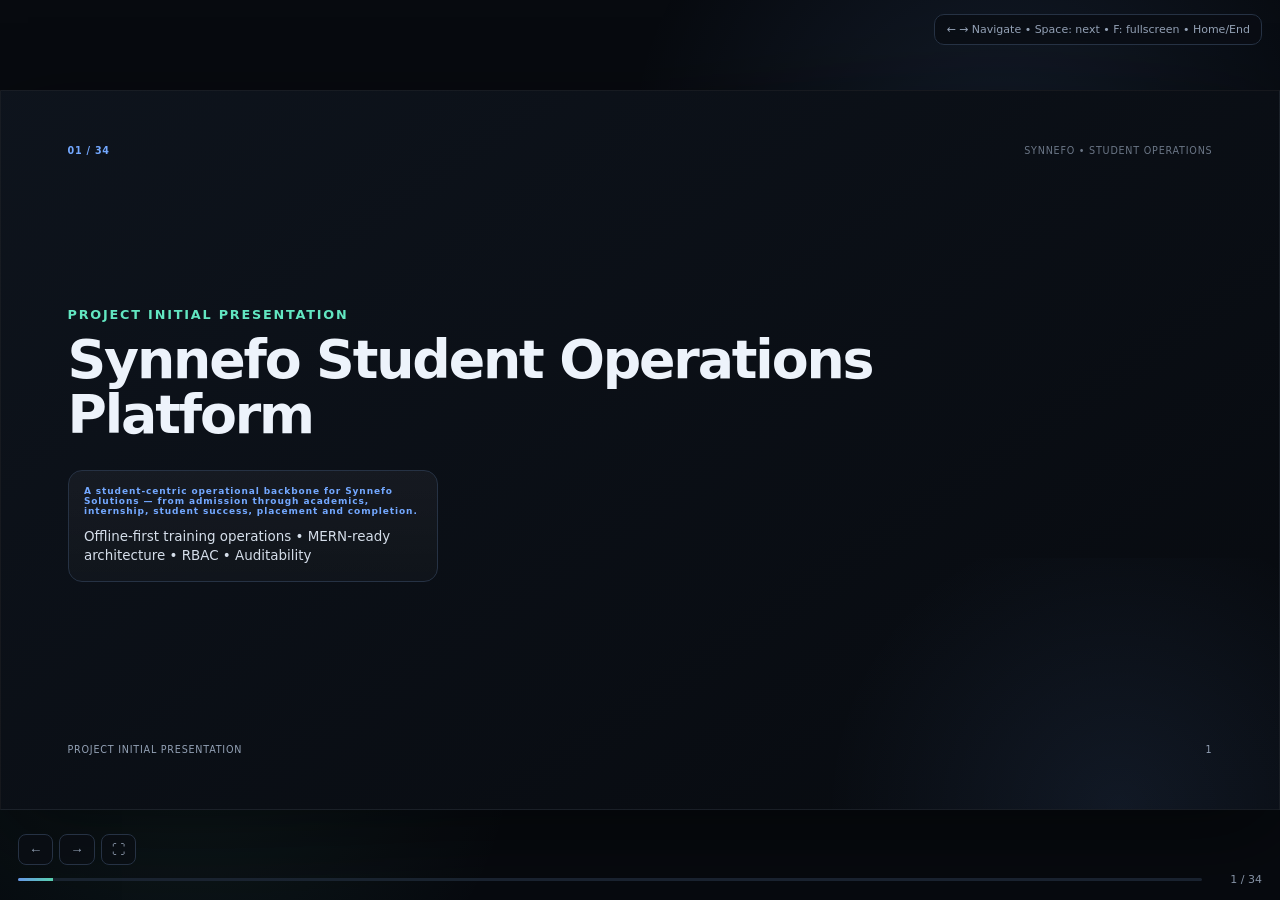
==== synnefo_project_presentation.html @ 10ded2f5 "presentation layout" ====
<!doctype html><html lang="en"><head><meta charset="utf-8"><meta name="viewport" content="width=device-width,initial-scale=1,viewport-fit=cover"><meta name="theme-color" content="#070a0f"><meta name="description" content="Synnefo Student Operations Platform project presentation"><title>Synnefo Student Operations Platform — Project Presentation</title><style>*{box-sizing:border-box}html,body{margin:0;width:100%;height:100%;overflow:hidden;background:#070a0f;color:#edf3fb;font-family:Inter,system-ui,-apple-system,"Segoe UI",sans-serif}body:before{content:"";position:fixed;inset:0;pointer-events:none;background:radial-gradient(circle at 78% 18%,rgba(115,168,255,.11),transparent 30%),radial-gradient(circle at 15% 82%,rgba(98,230,193,.07),transparent 25%)}#deck{position:fixed;inset:0;display:grid;place-items:center}.slide{position:absolute;width:min(100vw,177.7778vh);height:min(100vh,56.25vw);max-width:1920px;max-height:1080px;padding:4.2% 5.2%;display:flex;flex-direction:column;opacity:0;transform:translateX(28px) scale(.985);pointer-events:none;transition:opacity .28s,transform .28s;background:linear-gradient(145deg,rgba(14,20,29,.985),rgba(7,10,15,.985));border:1px solid rgba(255,255,255,.06);box-shadow:0 24px 80px rgba(0,0,0,.45);overflow:hidden}.slide.active{opacity:1;transform:none;pointer-events:auto}.slide:after{content:"";position:absolute;right:-15%;bottom:-35%;width:55%;height:70%;background:radial-gradient(circle,rgba(115,168,255,.09),transparent 68%);pointer-events:none}.slide-top,.slide-footer{display:flex;justify-content:space-between;align-items:center;font-size:clamp(9px,.75vw,13px);color:#93a1b5;letter-spacing:.08em;text-transform:uppercase;z-index:2}.eyebrow{color:#73a8ff;font-weight:800}.domain{opacity:.7}.slide-main{position:relative;z-index:2;flex:1;display:flex;flex-direction:column;justify-content:center;min-height:0}.kicker{font-size:clamp(10px,1vw,17px);color:#62e6c1;font-weight:800;letter-spacing:.14em;text-transform:uppercase;margin-bottom:1.2vh}h1{font-size:clamp(30px,4.2vw,76px);line-height:1.02;margin:0 0 3vh;letter-spacing:-.04em;max-width:92%}.cards{display:grid;grid-template-columns:repeat(3,minmax(0,1fr));gap:1.15vw;max-height:58%;overflow:auto;padding-right:.3vw}.card{background:linear-gradient(180deg,rgba(255,255,255,.045),rgba(255,255,255,.018));border:1px solid #263244;border-radius:14px;padding:1.2vw;min-width:0}.card.wide{grid-column:span 2}.card p{margin:.55rem 0 0;color:#d5deea;font-size:clamp(11px,1.05vw,18px);line-height:1.45}.tag{display:inline-block;color:#73a8ff;font-size:clamp(9px,.7vw,12px);font-weight:900;letter-spacing:.1em}.hero-copy{font-size:clamp(20px,2.15vw,38px);line-height:1.35;max-width:86%;color:#dbe5f2}.slide-footer{padding-top:1.2vh}#hud{position:fixed;left:18px;right:18px;bottom:14px;z-index:30;display:flex;align-items:center;gap:12px;opacity:.9}#progress{height:3px;flex:1;background:#1c2634;border-radius:10px;overflow:hidden}#bar{height:100%;width:0;background:linear-gradient(90deg,#73a8ff,#62e6c1);transition:width .25s}#counter{font-size:11px;color:#93a1b5;min-width:48px;text-align:right}#help{position:fixed;top:14px;right:18px;z-index:40;background:rgba(10,14,20,.85);border:1px solid #263244;padding:8px 11px;border-radius:10px;color:#93a1b5;font-size:11px;backdrop-filter:blur(10px)}#controls{position:fixed;left:18px;bottom:35px;z-index:40;display:flex;gap:6px}.ctrl{border:1px solid #263244;background:rgba(10,14,20,.8);padding:7px 10px;border-radius:8px;color:#93a1b5;cursor:pointer}.ctrl:hover{color:#edf3fb;border-color:#40516b}@media(max-width:800px){.slide{padding:5.5% 6%}.cards{grid-template-columns:repeat(2,minmax(0,1fr));max-height:61%}.card.wide{grid-column:span 2}}@media(max-width:520px){h1{font-size:28px;margin-bottom:2vh}.cards{grid-template-columns:1fr;max-height:64%;gap:8px}.card.wide{grid-column:auto}.card{padding:12px}.card p{font-size:12px}.hero-copy{font-size:17px;max-width:100%}.domain{display:none}}@media print{body{overflow:visible;background:#fff}#hud,#help,#controls{display:none}.slide{position:relative;opacity:1;transform:none;page-break-after:always;box-shadow:none;width:100vw;height:56.25vw}}</style></head><body><div id="deck"><section class="slide" aria-label="Slide 1: Synnefo Student Operations Platform"><div class="slide-top"><span class="eyebrow">01 / 34</span><span class="domain">SYNNEFO • STUDENT OPERATIONS</span></div><div class="slide-main"><div class="kicker">Project Initial Presentation</div><h1>Synnefo Student Operations Platform</h1><div class="cards"><article class="card"><span class="tag">A student-centric operational backbone for Synnefo Solutions — from admission through academics, internship, student success, placement and completion.</span><p>Offline-first training operations • MERN-ready architecture • RBAC • Auditability</p></article></div></div><div class="slide-footer"><span>Project Initial Presentation</span><span>1</span></div></section><section class="slide" aria-label="Slide 2: Why Synnefo Needs This"><div class="slide-top"><span class="eyebrow">02 / 34</span><span class="domain">SYNNEFO • STUDENT OPERATIONS</span></div><div class="slide-main"><div class="kicker">The problem &amp; opportunity</div><h1>Why Synnefo Needs This</h1><div class="cards"><article class="card"><span class="tag">Synnefo’s operation spans student records, batches, academic sessions, attendance, assessments, internship work, placement preparation, finance, communication and documents. The platform connects these workflows without turning the product into an LMS.</span><p>Single longitudinal student record • Historical records survive batch/program changes • Role-specific operational workspaces • Automated notifications + traceable actions</p></article></div></div><div class="slide-footer"><span>Project Initial Presentation</span><span>2</span></div></section><section class="slide" aria-label="Slide 3: Product Vision"><div class="slide-top"><span class="eyebrow">03 / 34</span><span class="domain">SYNNEFO • STUDENT OPERATIONS</span></div><div class="slide-main"><div class="kicker">One connected student journey</div><h1>Product Vision</h1><div class="cards"><article class="card"><span class="tag">The system records what actually happened to the student. Current batch, program, faculty or operational status is context — not the owner of history.</span><p>Admission → Academic Training → Internship → Student Success → Placement → Completion • Preserve history • avoid silent overwrites • make important changes auditable</p></article></div></div><div class="slide-footer"><span>Project Initial Presentation</span><span>3</span></div></section><section class="slide" aria-label="Slide 4: What The Platform Is — And Is Not"><div class="slide-top"><span class="eyebrow">04 / 34</span><span class="domain">SYNNEFO • STUDENT OPERATIONS</span></div><div class="slide-main"><div class="kicker">Clear product boundary</div><h1>What The Platform Is — And Is Not</h1><div class="cards"><article class="card"><span class="tag">IN SCOPE</span><p>Student Operations • Academic Operations • Internship Tasks • Student Success • Placement • Finance • Communication • Documents • T&amp;C • Reports • Permissions • Audit</p></article><article class="card"><span class="tag">NOT AN LMS</span><p>No online course marketplace, video-learning platform, live classroom or content-authoring platform</p></article><article class="card"><span class="tag">NOT HRMS / PROJECT MANAGEMENT</span><p>Employee management remains elsewhere; internship work is handled as assignments/tasks rather than a separate project-management product</p></article></div></div><div class="slide-footer"><span>Project Initial Presentation</span><span>4</span></div></section><section class="slide" aria-label="Slide 5: Core Modules"><div class="slide-top"><span class="eyebrow">05 / 34</span><span class="domain">SYNNEFO • STUDENT OPERATIONS</span></div><div class="slide-main"><div class="kicker">A modular domain architecture</div><h1>Core Modules</h1><div class="cards"><article class="card"><span class="tag">Identity &amp; Students</span><p>Student 360 • admissions • profile • documents</p></article><article class="card"><span class="tag">Enrollment &amp; Batches</span><p>Programs • curriculum • batches • transfers • history</p></article><article class="card"><span class="tag">Academic Operations</span><p>Sessions • attendance • assessments • presentations</p></article><article class="card"><span class="tag">Internship</span><p>Tasks • submissions • reviews • resubmissions</p></article><article class="card"><span class="tag">Student Success &amp; Placement</span><p>Follow-ups • resumes • placement sessions • language • mock interviews</p></article><article class="card"><span class="tag">Finance &amp; Operations</span><p>Fees • installments • payments • receipts • T&amp;C • notifications</p></article></div></div><div class="slide-footer"><span>Project Initial Presentation</span><span>5</span></div></section><section class="slide" aria-label="Slide 6: Role Model"><div class="slide-top"><span class="eyebrow">06 / 34</span><span class="domain">SYNNEFO • STUDENT OPERATIONS</span></div><div class="slide-main"><div class="kicker">Who uses the platform?</div><h1>Role Model</h1><div class="cards"><article class="card"><span class="tag">SUPER ADMIN</span><p>Everything; sensitive overrides; permissions; configuration; audit</p></article><article class="card"><span class="tag">ADMIN</span><p>Programs, students, admissions, batches, documents, T&amp;C and broad administration</p></article><article class="card"><span class="tag">VIEW-ONLY ADMIN</span><p>Read-only access to permitted operational information; no mutation</p></article><article class="card"><span class="tag">ACCOUNTS MANAGER</span><p>Fee structure, payment plans, payments, receipts, outstanding balances and financial reporting</p></article><article class="card"><span class="tag">FEE COLLECTOR</span><p>Fee collection, payment entry, receipts and payment history; cannot delete/update controlled fee data</p></article><article class="card"><span class="tag">STUDENT SUCCESS HEAD</span><p>Student 360, follow-ups, issues, interventions, placement operations and student communication</p></article></div></div><div class="slide-footer"><span>Project Initial Presentation</span><span>6</span></div></section><section class="slide" aria-label="Slide 7: Academic &amp; Placement Roles"><div class="slide-top"><span class="eyebrow">07 / 34</span><span class="domain">SYNNEFO • STUDENT OPERATIONS</span></div><div class="slide-main"><div class="kicker">Operational responsibilities</div><h1>Academic &amp; Placement Roles</h1><div class="cards"><article class="card"><span class="tag">PLACEMENT OFFICER</span><p>Placement profile, resumes, sessions, mock interviews, placement activities and outcomes; relevant academic data view-only</p></article><article class="card"><span class="tag">STUDENT COORDINATOR</span><p>Student/batch operations, attendance monitoring, timetable, lab allocation, announcements, issues and academic/placement monitoring</p></article><article class="card"><span class="tag">FACULTY</span><p>Assigned students/batches, timetable, attendance, assignments, assessments, presentations and academic progress</p></article><article class="card"><span class="tag">STUDENT</span><p>Own records only; submit tasks, reply/resubmit work, manage permitted resumes, raise grievances, submit feedback and acknowledge policies</p></article></div></div><div class="slide-footer"><span>Project Initial Presentation</span><span>7</span></div></section><section class="slide" aria-label="Slide 8: Permission Architecture"><div class="slide-top"><span class="eyebrow">08 / 34</span><span class="domain">SYNNEFO • STUDENT OPERATIONS</span></div><div class="slide-main"><div class="kicker">Permissions are configurable, not hard-coded to roles</div><h1>Permission Architecture</h1><div class="cards"><article class="card"><span class="tag">SUPER ADMIN</span><p>can create / edit / remove permissions and assign them to roles</p></article><article class="card"><span class="tag">Permission</span><p>Resource + action + scope</p></article><article class="card"><span class="tag">Example</span><p>attendance.view → self / assigned_batches / all</p></article><article class="card"><span class="tag">Example</span><p>assessment.edit → assigned_batches</p></article><article class="card"><span class="tag">Example</span><p>fees.edit → finance_users</p></article><article class="card"><span class="tag">Design rule</span><p>Least privilege + scope + explicit sensitive-data controls</p></article></div></div><div class="slide-footer"><span>Project Initial Presentation</span><span>8</span></div></section><section class="slide" aria-label="Slide 9: Access Control Matrix"><div class="slide-top"><span class="eyebrow">09 / 34</span><span class="domain">SYNNEFO • STUDENT OPERATIONS</span></div><div class="slide-main"><div class="kicker">Role → capability → scope</div><h1>Access Control Matrix</h1><div class="cards"><article class="card"><span class="tag">Super Admin</span><p>Full system + permission management + sensitive overrides</p></article><article class="card"><span class="tag">Admin</span><p>Administrative operations + programs/batches/student records</p></article><article class="card"><span class="tag">View-only Admin</span><p>Read-only permitted domains</p></article><article class="card"><span class="tag">Accounts Manager</span><p>Finance management + financial reports</p></article><article class="card"><span class="tag">Fee Collector</span><p>Operational fee collection; restricted mutation</p></article><article class="card"><span class="tag">Student Success Head</span><p>Student success + placement operations</p></article><article class="card"><span class="tag">Placement Officer</span><p>Placement domain + relevant academic view</p></article><article class="card"><span class="tag">Student Coordinator</span><p>Student/batch/academic operations</p></article><article class="card"><span class="tag">Faculty</span><p>Assigned academic scope</p></article><article class="card"><span class="tag">Student</span><p>Self only</p></article></div></div><div class="slide-footer"><span>Project Initial Presentation</span><span>9</span></div></section><section class="slide" aria-label="Slide 10: Student 360"><div class="slide-top"><span class="eyebrow">10 / 34</span><span class="domain">SYNNEFO • STUDENT OPERATIONS</span></div><div class="slide-main"><div class="kicker">The central operational view</div><h1>Student 360</h1><div class="cards"><article class="card"><span class="tag">PROFILE</span><p>Identity • contact • academic qualification • status</p></article><article class="card"><span class="tag">ACADEMIC</span><p>Current program/batch • attendance • assessments • presentations • assignments</p></article><article class="card"><span class="tag">SUCCESS / PLACEMENT</span><p>Sessions • language • training • mock interviews • resumes • skills</p></article><article class="card"><span class="tag">FINANCE / RECORDS</span><p>Fees • documents • T&amp;C • notifications</p></article><article class="card"><span class="tag">IMPORTANT</span><p>Students should see underlying progress and actionable metrics — not prominent compliance labels such as “Placement Eligible”.</p></article></div></div><div class="slide-footer"><span>Project Initial Presentation</span><span>10</span></div></section><section class="slide" aria-label="Slide 11: Academic Workflow"><div class="slide-top"><span class="eyebrow">11 / 34</span><span class="domain">SYNNEFO • STUDENT OPERATIONS</span></div><div class="slide-main"><div class="kicker">From batch to actual classroom event</div><h1>Academic Workflow</h1><div class="cards"><article class="card"><span class="tag">PROGRAM</span><p>Program-specific curriculum</p></article><article class="card"><span class="tag">BATCH</span><p>Operational grouping; may contain students from different programs</p></article><article class="card"><span class="tag">SESSION</span><p>One actual class/session with its batch, curriculum item, trainer and room context</p></article><article class="card"><span class="tag">ATTENDANCE</span><p>Student + actual session record</p></article><article class="card"><span class="tag">ASSESSMENTS</span><p>One configurable assessment concept: module, practical, final, 6-monthly, etc.</p></article><article class="card"><span class="tag">PRESENTATIONS</span><p>Academic-owned schedule, evaluation and re-attempt history</p></article></div></div><div class="slide-footer"><span>Project Initial Presentation</span><span>11</span></div></section><section class="slide" aria-label="Slide 12: History Is Sacred"><div class="slide-top"><span class="eyebrow">12 / 34</span><span class="domain">SYNNEFO • STUDENT OPERATIONS</span></div><div class="slide-main"><div class="kicker">Batch &amp; program changes do not rewrite the past</div><h1>History Is Sacred</h1><div class="cards"><article class="card"><span class="tag">BATCH TRANSFER</span><p>Batch A ends → Batch B begins → future sessions use B → historical A records remain</p></article><article class="card"><span class="tag">PROGRAM TRANSFER</span><p>Previous enrollment preserved → new enrollment created → new batch assigned → previous work reviewed</p></article><article class="card"><span class="tag">NO AUTOMATIC EQUIVALENCY</span><p>Same-named curriculum items across programs are not automatically equivalent</p></article><article class="card"><span class="tag">ARCHITECTURAL RULE</span><p>Current state is context; historical events remain permanent records</p></article></div></div><div class="slide-footer"><span>Project Initial Presentation</span><span>12</span></div></section><section class="slide" aria-label="Slide 13: Internship Assignments"><div class="slide-top"><span class="eyebrow">13 / 34</span><span class="domain">SYNNEFO • STUDENT OPERATIONS</span></div><div class="slide-main"><div class="kicker">One flexible task concept</div><h1>Internship Assignments</h1><div class="cards"><article class="card"><span class="tag">TASK TYPES</span><p>Regular Task • Project • Practical • Assessment • Other</p></article><article class="card"><span class="tag">WORKFLOW</span><p>Not Started → In Progress → Submitted → Under Review → Approved</p></article><article class="card"><span class="tag">CHANGE LOOP</span><p>Changes Requested → Student Update → Resubmitted → Under Review</p></article><article class="card"><span class="tag">HISTORY</span><p>Feedback is conversational and previous remarks are preserved; deadline state is independent: Upcoming / Due Today / Overdue</p></article><article class="card"><span class="tag">SCALE</span><p>~50 tasks per student are records, not 50 hard-coded fields</p></article></div></div><div class="slide-footer"><span>Project Initial Presentation</span><span>13</span></div></section><section class="slide" aria-label="Slide 14: Student Success &amp; Placement"><div class="slide-top"><span class="eyebrow">14 / 34</span><span class="domain">SYNNEFO • STUDENT OPERATIONS</span></div><div class="slide-main"><div class="kicker">Preparation is a workflow, not a label</div><h1>Student Success &amp; Placement</h1><div class="cards"><article class="card"><span class="tag">PLACEMENT PROFILE</span><p>Skills • target role • relocation • LinkedIn • GitHub • portfolio • resumes</p></article><article class="card"><span class="tag">RESUME</span><p>Maximum 5 • versions • review history • primary designation</p></article><article class="card"><span class="tag">PLACEMENT SESSIONS</span><p>Arranged • attended • not attended • rescheduled</p></article><article class="card"><span class="tag">LANGUAGE</span><p>Assessment → pass/fail/reschedule → optional additional training → reassessment</p></article><article class="card"><span class="tag">MOCK INTERVIEWS</span><p>Schedule → attendance → evaluation → feedback → follow-up</p></article><article class="card"><span class="tag">SUCCESS</span><p>Follow-ups • calls • concerns • interventions • action items</p></article></div></div><div class="slide-footer"><span>Project Initial Presentation</span><span>14</span></div></section><section class="slide" aria-label="Slide 15: Finance"><div class="slide-top"><span class="eyebrow">15 / 34</span><span class="domain">SYNNEFO • STUDENT OPERATIONS</span></div><div class="slide-main"><div class="kicker">Controlled financial operations</div><h1>Finance</h1><div class="cards"><article class="card"><span class="tag">FEE STRUCTURE</span><p>Program fee • admission/registration fee • GST • discount • scholarship • final payable</p></article><article class="card"><span class="tag">PAYMENT PLAN</span><p>Full • installments • EMI • custom schedules</p></article><article class="card"><span class="tag">PAYMENTS</span><p>Amount • date • method • transaction/reference • receipt • status</p></article><article class="card"><span class="tag">CONTROL</span><p>Accounts Manager controls fee structure and restricted changes; Fee Collector handles operational collection</p></article><article class="card"><span class="tag">NOTIFICATIONS</span><p>Upcoming • due • overdue • receipt • failed-payment notifications</p></article></div></div><div class="slide-footer"><span>Project Initial Presentation</span><span>15</span></div></section><section class="slide" aria-label="Slide 16: Communication, Documents &amp; Policies"><div class="slide-top"><span class="eyebrow">16 / 34</span><span class="domain">SYNNEFO • STUDENT OPERATIONS</span></div><div class="slide-main"><div class="kicker">Keep operational context visible</div><h1>Communication, Documents &amp; Policies</h1><div class="cards"><article class="card"><span class="tag">NOTIFICATIONS</span><p>Email + in-platform centre for attendance, assignments, assessments, placement, fees, timetable and announcements</p></article><article class="card"><span class="tag">ANNOUNCEMENTS</span><p>Institute • program • batch • selected students</p></article><article class="card"><span class="tag">DOCUMENTS</span><p>Admission • ID • certificates • resumes • other required documents</p></article><article class="card"><span class="tag">T&amp;C</span><p>Published versions • effective dates • acknowledgement • accepted version • timestamp • history</p></article><article class="card"><span class="tag">CERTIFICATES</span><p>Program completion • internship • workshop • participation</p></article></div></div><div class="slide-footer"><span>Project Initial Presentation</span><span>16</span></div></section><section class="slide" aria-label="Slide 17: Audit Everything Important"><div class="slide-top"><span class="eyebrow">17 / 34</span><span class="domain">SYNNEFO • STUDENT OPERATIONS</span></div><div class="slide-main"><div class="kicker">Every meaningful mutation leaves evidence</div><h1>Audit Everything Important</h1><div class="cards"><article class="card"><span class="tag">AUDIT EVENTS</span><p>Actor • action • resource • timestamp • context/result</p></article><article class="card"><span class="tag">AUDIT SCOPE</span><p>Attendance corrections • results • fees • payments • batch/program changes • student status • placement status • T&amp;C • deadline changes • resume review • profile changes • user/permission changes</p></article><article class="card"><span class="tag">RULE</span><p>Audit is event-level; important changes must never disappear silently</p></article><article class="card"><span class="tag">WHY</span><p>Accountability • debugging • compliance • dispute resolution • operational trust</p></article></div></div><div class="slide-footer"><span>Project Initial Presentation</span><span>17</span></div></section><section class="slide" aria-label="Slide 18: Simple UI Layer"><div class="slide-top"><span class="eyebrow">18 / 34</span><span class="domain">SYNNEFO • STUDENT OPERATIONS</span></div><div class="slide-main"><div class="kicker">Role-based workspaces over shared domains</div><h1>Simple UI Layer</h1><div class="cards"><article class="card"><span class="tag">GLOBAL SHELL</span><p>Sidebar • search • notifications • profile • role-aware navigation</p></article><article class="card"><span class="tag">DASHBOARD</span><p>KPI cards • pending actions • alerts • upcoming sessions • follow-ups</p></article><article class="card"><span class="tag">STUDENT 360</span><p>Contextual tabs: Overview / Academic / Internship / Placement / Finance / Documents / Audit (permission controlled)</p></article><article class="card"><span class="tag">WORKSPACES</span><p>Academics • Finance • Student Success • Placement • Administration</p></article><article class="card"><span class="tag">UI RULE</span><p>Hide unavailable actions; never rely on UI hiding alone — backend permission checks remain authoritative</p></article></div></div><div class="slide-footer"><span>Project Initial Presentation</span><span>18</span></div></section><section class="slide" aria-label="Slide 19: System Architecture"><div class="slide-top"><span class="eyebrow">19 / 34</span><span class="domain">SYNNEFO • STUDENT OPERATIONS</span></div><div class="slide-main"><div class="kicker">MERN with modular domain boundaries</div><h1>System Architecture</h1><div class="cards"><article class="card"><span class="tag">FRONTEND</span><p>React + reusable components + role-aware routing + API client</p></article><article class="card"><span class="tag">BACKEND</span><p>Node.js + Express • routes → controllers → services → data access • validation • centralized errors</p></article><article class="card"><span class="tag">DATABASE</span><p>MongoDB • normalized references • indexes • historical records</p></article><article class="card"><span class="tag">CROSS-CUTTING</span><p>Authentication • RBAC • audit • notifications • file storage • integrations</p></article><article class="card"><span class="tag">INTEGRATION READY</span><p>Email • RFID/biometric • payment provider • identity provider • object storage • future ERP/finance</p></article></div></div><div class="slide-footer"><span>Project Initial Presentation</span><span>19</span></div></section><section class="slide" aria-label="Slide 20: Recommended Repository Structure"><div class="slide-top"><span class="eyebrow">20 / 34</span><span class="domain">SYNNEFO • STUDENT OPERATIONS</span></div><div class="slide-main"><div class="kicker">Make the code understandable to the next developer</div><h1>Recommended Repository Structure</h1><div class="cards"><article class="card"><span class="tag">apps/web</span><p>React application</p></article><article class="card"><span class="tag">apps/api</span><p>Express application</p></article><article class="card"><span class="tag">src/modules</span><p>Domain modules: students, enrollment, academics, attendance, finance, placement, etc.</p></article><article class="card"><span class="tag">src/shared</span><p>Auth • errors • validation • logging • permissions • utilities</p></article><article class="card"><span class="tag">docs</span><p>Architecture • API • RBAC • workflows • decisions • onboarding</p></article><article class="card"><span class="tag">tests</span><p>Unit • integration • API • critical workflow tests</p></article><article class="card"><span class="tag">RULE</span><p>Keep domain logic inside modules; avoid a giant controllers/ or utils/ dumping ground</p></article></div></div><div class="slide-footer"><span>Project Initial Presentation</span><span>20</span></div></section><section class="slide" aria-label="Slide 21: Naming &amp; Code Standards"><div class="slide-top"><span class="eyebrow">21 / 34</span><span class="domain">SYNNEFO • STUDENT OPERATIONS</span></div><div class="slide-main"><div class="kicker">Consistency prevents friction</div><h1>Naming &amp; Code Standards</h1><div class="cards"><article class="card"><span class="tag">FILES</span><p>Use predictable names; group by feature/domain</p></article><article class="card"><span class="tag">VARIABLES</span><p>Descriptive camelCase; avoid ambiguous abbreviations</p></article><article class="card"><span class="tag">API</span><p>Resource-oriented URLs; consistent plural resources and status/error formats</p></article><article class="card"><span class="tag">DATABASE</span><p>Stable collection/field naming; explicit references; indexes documented</p></article><article class="card"><span class="tag">COMPONENTS</span><p>PascalCase for React components; feature-based organization</p></article><article class="card"><span class="tag">CONSTANTS</span><p>UPPER_SNAKE_CASE only for true constants/config keys</p></article><article class="card"><span class="tag">COMMENT RULE</span><p>Explain why, not what; document non-obvious business rules</p></article></div></div><div class="slide-footer"><span>Project Initial Presentation</span><span>21</span></div></section><section class="slide" aria-label="Slide 22: Git Workflow"><div class="slide-top"><span class="eyebrow">22 / 34</span><span class="domain">SYNNEFO • STUDENT OPERATIONS</span></div><div class="slide-main"><div class="kicker">Two developers, one reliable history</div><h1>Git Workflow</h1><div class="cards"><article class="card"><span class="tag">BRANCHES</span><p>main = production-ready • develop/integration = shared integration • feature/* = focused work</p></article><article class="card"><span class="tag">COMMITS</span><p>Conventional style: feat:, fix:, refactor:, docs:, test:, chore:</p></article><article class="card"><span class="tag">PULL REQUESTS</span><p>Small PRs • description • screenshots for UI • tests • migration notes • reviewer approval</p></article><article class="card"><span class="tag">PROTECTION</span><p>No direct pushes to main • CI checks • required review</p></article><article class="card"><span class="tag">SYNC</span><p>Pull/rebase before work; resolve conflicts early; never commit secrets</p></article></div></div><div class="slide-footer"><span>Project Initial Presentation</span><span>22</span></div></section><section class="slide" aria-label="Slide 23: Documentation Strategy"><div class="slide-top"><span class="eyebrow">23 / 34</span><span class="domain">SYNNEFO • STUDENT OPERATIONS</span></div><div class="slide-main"><div class="kicker">The project should teach itself</div><h1>Documentation Strategy</h1><div class="cards"><article class="card"><span class="tag">README</span><p>What it is • setup • environment • scripts • architecture links</p></article><article class="card"><span class="tag">ARCHITECTURE</span><p>Domain map • data relationships • request flow • authentication • permission model</p></article><article class="card"><span class="tag">API DOCUMENTATION</span><p>OpenAPI/Swagger • request/response examples • auth requirements • error codes</p></article><article class="card"><span class="tag">RBAC DOCUMENT</span><p>Permission catalogue + role mapping + scope rules</p></article><article class="card"><span class="tag">WORKFLOW DOCS</span><p>Batch transfer • program transfer • attendance correction • assignment review • resume review • finance controls</p></article><article class="card"><span class="tag">DECISION LOG</span><p>Record important architectural/business decisions and why they were made</p></article></div></div><div class="slide-footer"><span>Project Initial Presentation</span><span>23</span></div></section><section class="slide" aria-label="Slide 24: Testing &amp; Quality Gates"><div class="slide-top"><span class="eyebrow">24 / 34</span><span class="domain">SYNNEFO • STUDENT OPERATIONS</span></div><div class="slide-main"><div class="kicker">Protect the workflows that matter</div><h1>Testing &amp; Quality Gates</h1><div class="cards"><article class="card"><span class="tag">UNIT</span><p>Services • permission checks • validation • business rules</p></article><article class="card"><span class="tag">INTEGRATION</span><p>API + database + authorization</p></article><article class="card"><span class="tag">WORKFLOW / E2E</span><p>Login → role access → key domain workflows</p></article><article class="card"><span class="tag">REGRESSION</span><p>Every fixed critical bug gets a regression test where practical</p></article><article class="card"><span class="tag">CI GATES</span><p>Lint • type checks • tests • build • dependency/security checks</p></article><article class="card"><span class="tag">RELEASE</span><p>Staging verification → backup/rollback plan → production</p></article></div></div><div class="slide-footer"><span>Project Initial Presentation</span><span>24</span></div></section><section class="slide" aria-label="Slide 25: Security Baseline"><div class="slide-top"><span class="eyebrow">25 / 34</span><span class="domain">SYNNEFO • STUDENT OPERATIONS</span></div><div class="slide-main"><div class="kicker">Backend authorization is the source of truth</div><h1>Security Baseline</h1><div class="cards"><article class="card"><span class="tag">AUTHENTICATION</span><p>One authentication system for students and staff</p></article><article class="card"><span class="tag">AUTHORIZATION</span><p>RBAC + scope enforced server-side</p></article><article class="card"><span class="tag">SENSITIVE DATA</span><p>Finance, disciplinary/internal notes and protected student information are permission controlled</p></article><article class="card"><span class="tag">SECRETS</span><p>Environment variables / secret manager; never commit credentials</p></article><article class="card"><span class="tag">FILES</span><p>Use restricted object storage and temporary signed URLs when applicable</p></article><article class="card"><span class="tag">AUDIT</span><p>Permission/user changes and sensitive operations are logged</p></article></div></div><div class="slide-footer"><span>Project Initial Presentation</span><span>25</span></div></section><section class="slide" aria-label="Slide 26: Systematic Sprint Plan"><div class="slide-top"><span class="eyebrow">26 / 34</span><span class="domain">SYNNEFO • STUDENT OPERATIONS</span></div><div class="slide-main"><div class="kicker">Build the control plane first</div><h1>Systematic Sprint Plan</h1><div class="cards"><article class="card"><span class="tag">SPRINT 1 — FOUNDATION + SUPER ADMIN</span><p>Auth • users • staff/student identity • roles • permissions • permission assignment UI • audit foundation • app shell</p></article><article class="card"><span class="tag">SPRINT 2 — ADMIN CONTROL PLANE</span><p>Programs • curriculum configuration • batches • configurable master data • admin dashboards • audit completion</p></article><article class="card"><span class="tag">SPRINT 3 — STUDENT &amp; ENROLLMENT</span><p>Student 360 • admissions • enrollments • batch assignment/transfers • history</p></article><article class="card"><span class="tag">SPRINT 4 — ACADEMIC CORE</span><p>Sessions • timetable • faculty assignments • attendance • corrections • assessments • presentations</p></article><article class="card"><span class="tag">SPRINT 5 — INTERNSHIP</span><p>Assignments • submissions • reviews • feedback threads • deadlines • internship tracking</p></article></div></div><div class="slide-footer"><span>Project Initial Presentation</span><span>26</span></div></section><section class="slide" aria-label="Slide 27: Sprint Plan — Operations"><div class="slide-top"><span class="eyebrow">27 / 34</span><span class="domain">SYNNEFO • STUDENT OPERATIONS</span></div><div class="slide-main"><div class="kicker">Continue domain-by-domain</div><h1>Sprint Plan — Operations</h1><div class="cards"><article class="card"><span class="tag">SPRINT 6 — STUDENT SUCCESS</span><p>Follow-ups • issues • interventions • feedback • communication</p></article><article class="card"><span class="tag">SPRINT 7 — PLACEMENT</span><p>Placement profile • resumes • placement sessions • language assessment/training • mock interviews</p></article><article class="card"><span class="tag">SPRINT 8 — FINANCE</span><p>Fee structures • plans • installments • payments • receipts • outstanding • finance notifications</p></article><article class="card"><span class="tag">SPRINT 9 — DOCUMENTS &amp; POLICIES</span><p>Documents • T&amp;C • acknowledgements • certificates • announcements</p></article><article class="card"><span class="tag">SPRINT 10 — REPORTING &amp; INTEGRATIONS</span><p>Operational reports • analytics • email integration • attendance/device integration readiness • payment integration readiness</p></article></div></div><div class="slide-footer"><span>Project Initial Presentation</span><span>27</span></div></section><section class="slide" aria-label="Slide 28: Sprint Definition of Done"><div class="slide-top"><span class="eyebrow">28 / 34</span><span class="domain">SYNNEFO • STUDENT OPERATIONS</span></div><div class="slide-main"><div class="kicker">Every sprint should leave a usable system</div><h1>Sprint Definition of Done</h1><div class="cards"><article class="card"><span class="tag">FEATURE COMPLETE</span><p>UI + API + validation + authorization + audit where applicable</p></article><article class="card"><span class="tag">DATA SAFE</span><p>Indexes/constraints/reference rules considered; no historical data overwritten</p></article><article class="card"><span class="tag">TESTED</span><p>Unit/integration tests for critical business rules; regression coverage</p></article><article class="card"><span class="tag">DOCUMENTED</span><p>API + workflow + non-obvious decisions updated</p></article><article class="card"><span class="tag">REVIEWED</span><p>PR reviewed and CI passes</p></article><article class="card"><span class="tag">DEMOABLE</span><p>A stakeholder can understand and exercise the completed workflow</p></article></div></div><div class="slide-footer"><span>Project Initial Presentation</span><span>28</span></div></section><section class="slide" aria-label="Slide 29: Operational Safeguards"><div class="slide-top"><span class="eyebrow">29 / 34</span><span class="domain">SYNNEFO • STUDENT OPERATIONS</span></div><div class="slide-main"><div class="kicker">Things easy to forget — but important</div><h1>Operational Safeguards</h1><div class="cards"><article class="card"><span class="tag">SOFT DELETE / ARCHIVE</span><p>Programs and other historical master data should not be hard-deleted where the specification requires history</p></article><article class="card"><span class="tag">CONCURRENCY</span><p>Protect payments, transfers, permission edits and other sensitive mutations from conflicting updates</p></article><article class="card"><span class="tag">VALIDATION</span><p>Validate both client-side for UX and server-side for correctness</p></article><article class="card"><span class="tag">OBSERVABILITY</span><p>Structured logs, error tracking, health checks and request correlation</p></article><article class="card"><span class="tag">BACKUPS</span><p>Database backup/restore procedure and recovery expectations should be documented</p></article><article class="card"><span class="tag">DATA RETENTION</span><p>Define retention/access rules for sensitive records and uploaded documents</p></article></div></div><div class="slide-footer"><span>Project Initial Presentation</span><span>29</span></div></section><section class="slide" aria-label="Slide 30: Things To Confirm Before Development"><div class="slide-top"><span class="eyebrow">30 / 34</span><span class="domain">SYNNEFO • STUDENT OPERATIONS</span></div><div class="slide-main"><div class="kicker">Open decisions surfaced by the specification</div><h1>Things To Confirm Before Development</h1><div class="cards"><article class="card"><span class="tag">ROLE NAMING</span><p>The specification includes Head of Academics, Senior/Junior Faculty and Language Trainer; confirm whether these remain distinct roles alongside your requested simplified role list</p></article><article class="card"><span class="tag">PROGRAM CHANGE</span><p>The source supports program changes; confirm business approval rules and effective dates</p></article><article class="card"><span class="tag">FEE CONTROL</span><p>Confirm exact fields/actions Fee Collector can perform vs Accounts Manager</p></article><article class="card"><span class="tag">FILE STORAGE</span><p>Confirm object storage provider and signed-URL policy</p></article><article class="card"><span class="tag">NOTIFICATION PROVIDER</span><p>Confirm email provider, template ownership and delivery/retry policy</p></article><article class="card"><span class="tag">REPORTING</span><p>Confirm which reports need export, scheduling or dashboard KPIs</p></article></div></div><div class="slide-footer"><span>Project Initial Presentation</span><span>30</span></div></section><section class="slide" aria-label="Slide 31: Delivery Roadmap"><div class="slide-top"><span class="eyebrow">31 / 34</span><span class="domain">SYNNEFO • STUDENT OPERATIONS</span></div><div class="slide-main"><div class="kicker">A controlled path from foundation to rollout</div><h1>Delivery Roadmap</h1><div class="cards"><article class="card"><span class="tag">FOUNDATION</span><p>Security • RBAC • audit • shell • documentation standards</p></article><article class="card"><span class="tag">CORE OPERATIONS</span><p>Students • programs • batches • academics • attendance</p></article><article class="card"><span class="tag">STUDENT JOURNEY</span><p>Internship • student success • placement</p></article><article class="card"><span class="tag">BUSINESS OPERATIONS</span><p>Finance • documents • T&amp;C • certificates</p></article><article class="card"><span class="tag">HARDENING</span><p>Reports • integrations • testing • observability • deployment</p></article><article class="card"><span class="tag">FUTURE</span><p>Advanced analytics • equivalency • progression models • additional integrations</p></article></div></div><div class="slide-footer"><span>Project Initial Presentation</span><span>31</span></div></section><section class="slide" aria-label="Slide 32: Final Architecture Principles"><div class="slide-top"><span class="eyebrow">32 / 34</span><span class="domain">SYNNEFO • STUDENT OPERATIONS</span></div><div class="slide-main"><div class="kicker">Rules that keep Synnefo maintainable</div><h1>Final Architecture Principles</h1><div class="cards"><article class="card"><span class="tag">01</span><p>Student is the long-lived entity</p></article><article class="card"><span class="tag">02</span><p>History is immutable by default; corrections create traceable events</p></article><article class="card"><span class="tag">03</span><p>Permissions are configurable and scope-aware</p></article><article class="card"><span class="tag">04</span><p>Backend authorization is authoritative</p></article><article class="card"><span class="tag">05</span><p>Domains are modular and independently understandable</p></article><article class="card"><span class="tag">06</span><p>Configuration replaces hard-coded business values</p></article><article class="card"><span class="tag">07</span><p>Every important mutation is auditable</p></article><article class="card"><span class="tag">08</span><p>Documentation and tests ship with features</p></article></div></div><div class="slide-footer"><span>Project Initial Presentation</span><span>32</span></div></section><section class="slide" aria-label="Slide 33: Success Criteria"><div class="slide-top"><span class="eyebrow">33 / 34</span><span class="domain">SYNNEFO • STUDENT OPERATIONS</span></div><div class="slide-main"><div class="kicker">How we know the project is ready</div><h1>Success Criteria</h1><div class="cards"><article class="card"><span class="tag">Operational</span><p>Teams can manage the student journey without spreadsheets or disconnected workflows</p></article><article class="card"><span class="tag">Secure</span><p>Each user sees and changes only what their permissions allow</p></article><article class="card"><span class="tag">Traceable</span><p>Important changes can be reconstructed from audit events</p></article><article class="card"><span class="tag">Maintainable</span><p>A new developer can run, understand, test and extend the project from the repository documentation</p></article><article class="card"><span class="tag">Scalable</span><p>New programs, batches, roles, permissions, notification templates and integrations can be added without redesigning the core</p></article><article class="card"><span class="tag">Student-centric</span><p>Students have one reliable view of their progress and required actions</p></article></div></div><div class="slide-footer"><span>Project Initial Presentation</span><span>33</span></div></section><section class="slide" aria-label="Slide 34: Closing"><div class="slide-top"><span class="eyebrow">34 / 34</span><span class="domain">SYNNEFO • STUDENT OPERATIONS</span></div><div class="slide-main"><div class="kicker">Synnefo Student Operations Platform</div><h1>Closing</h1><div class="cards"><article class="card"><span class="tag">A connected operational system for the complete student journey — built around history, permissions, accountability and maintainability.</span><p>Admission → Academics → Internship → Student Success → Placement → Completion • Build systematically. Document continuously. Audit what matters.</p></article></div></div><div class="slide-footer"><span>Project Initial Presentation</span><span>34</span></div></section></div><div id="help">← → Navigate • Space: next • F: fullscreen • Home/End</div><div id="controls"><button class="ctrl" id="prev">←</button><button class="ctrl" id="next">→</button><button class="ctrl" id="full">⛶</button></div><div id="hud"><div id="progress"><div id="bar"></div></div><div id="counter">1 / 34</div></div><script>(()=>{const slides=[...document.querySelectorAll('.slide')],bar=document.getElementById('bar'),counter=document.getElementById('counter');let current=0;function show(n,push=true){n=Math.max(0,Math.min(slides.length-1,n));slides[current]?.classList.remove('active');current=n;slides[current].classList.add('active');bar.style.width=((current+1)/slides.length*100)+'%';counter.textContent=(current+1)+' / '+slides.length;if(push)history.replaceState(null,'','#slide-'+(current+1));}function fromHash(){const m=location.hash.match(/slide-(\d+)/);return m?Math.max(0,Math.min(slides.length-1,+m[1]-1)):0}show(fromHash(),false);document.addEventListener('keydown',e=>{if(['INPUT','TEXTAREA','SELECT'].includes(e.target.tagName))return;if(['ArrowRight','PageDown',' ','Enter'].includes(e.key)){e.preventDefault();show(current+1)}else if(['ArrowLeft','PageUp'].includes(e.key)){e.preventDefault();show(current-1)}else if(e.key==='Home'){e.preventDefault();show(0)}else if(e.key==='End'){e.preventDefault();show(slides.length-1)}else if(e.key.toLowerCase()==='f'){e.preventDefault();document.fullscreenElement?document.exitFullscreen():document.documentElement.requestFullscreen?.()}else if(e.key==='Escape'&&document.fullscreenElement)document.exitFullscreen()});document.getElementById('next').onclick=()=>show(current+1);document.getElementById('prev').onclick=()=>show(current-1);document.getElementById('full').onclick=()=>document.fullscreenElement?document.exitFullscreen():document.documentElement.requestFullscreen?.();addEventListener('hashchange',()=>show(fromHash(),false));let sx=0;addEventListener('touchstart',e=>sx=e.changedTouches[0].screenX,{passive:true});addEventListener('touchend',e=>{let dx=e.changedTouches[0].screenX-sx;if(Math.abs(dx)>45)show(current+(dx<0?1:-1))},{passive:true})})()</script></body></html>
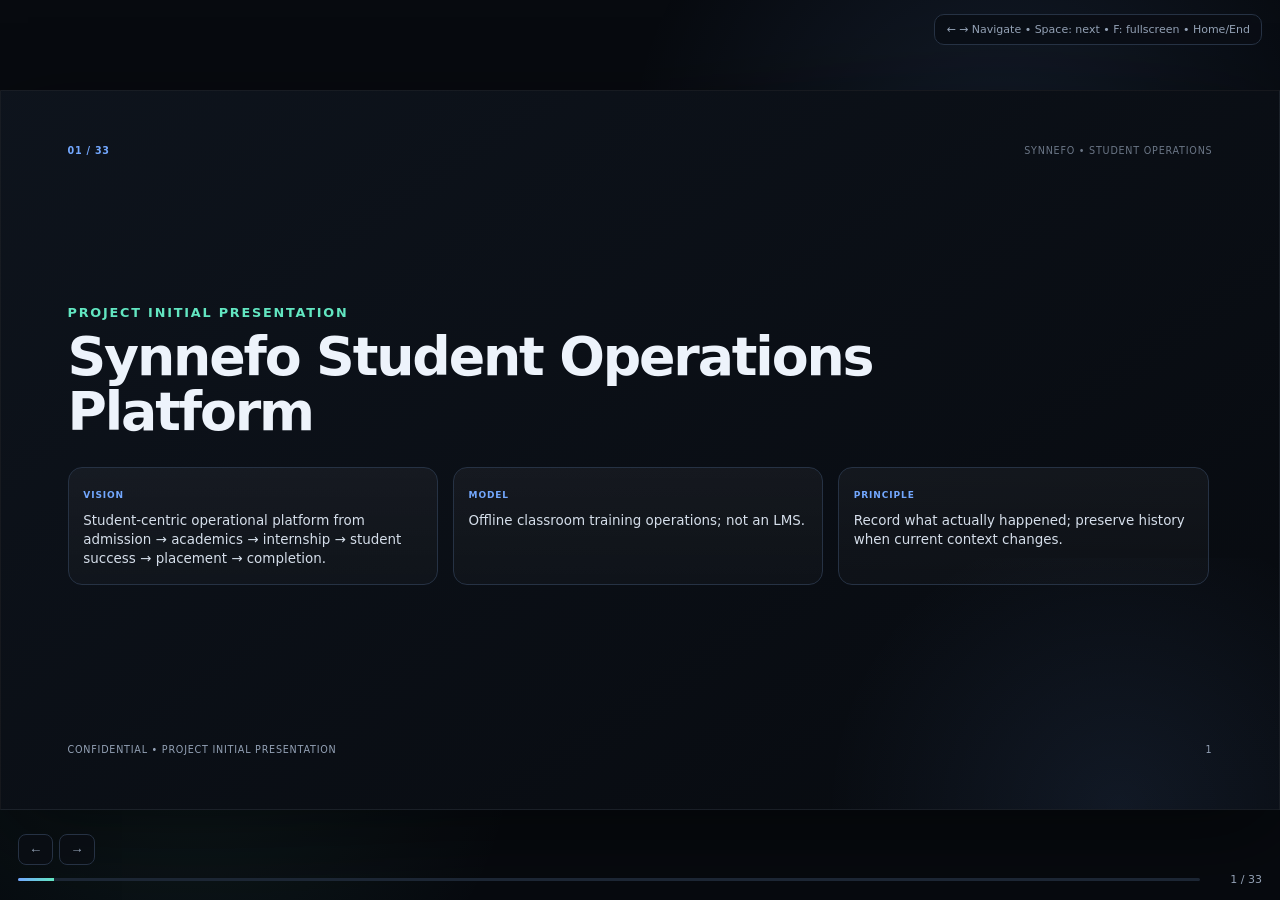
==== commit 148515c1: "presentation edited" ====
--- a/synnefo_project_presentation.html
+++ b/synnefo_project_presentation.html
@@ -1 +1,4 @@
-<!doctype html><html lang="en"><head><meta charset="utf-8"><meta name="viewport" content="width=device-width,initial-scale=1,viewport-fit=cover"><meta name="theme-color" content="#070a0f"><meta name="description" content="Synnefo Student Operations Platform project presentation"><title>Synnefo Student Operations Platform — Project Presentation</title><style>*{box-sizing:border-box}html,body{margin:0;width:100%;height:100%;overflow:hidden;background:#070a0f;color:#edf3fb;font-family:Inter,system-ui,-apple-system,"Segoe UI",sans-serif}body:before{content:"";position:fixed;inset:0;pointer-events:none;background:radial-gradient(circle at 78% 18%,rgba(115,168,255,.11),transparent 30%),radial-gradient(circle at 15% 82%,rgba(98,230,193,.07),transparent 25%)}#deck{position:fixed;inset:0;display:grid;place-items:center}.slide{position:absolute;width:min(100vw,177.7778vh);height:min(100vh,56.25vw);max-width:1920px;max-height:1080px;padding:4.2% 5.2%;display:flex;flex-direction:column;opacity:0;transform:translateX(28px) scale(.985);pointer-events:none;transition:opacity .28s,transform .28s;background:linear-gradient(145deg,rgba(14,20,29,.985),rgba(7,10,15,.985));border:1px solid rgba(255,255,255,.06);box-shadow:0 24px 80px rgba(0,0,0,.45);overflow:hidden}.slide.active{opacity:1;transform:none;pointer-events:auto}.slide:after{content:"";position:absolute;right:-15%;bottom:-35%;width:55%;height:70%;background:radial-gradient(circle,rgba(115,168,255,.09),transparent 68%);pointer-events:none}.slide-top,.slide-footer{display:flex;justify-content:space-between;align-items:center;font-size:clamp(9px,.75vw,13px);color:#93a1b5;letter-spacing:.08em;text-transform:uppercase;z-index:2}.eyebrow{color:#73a8ff;font-weight:800}.domain{opacity:.7}.slide-main{position:relative;z-index:2;flex:1;display:flex;flex-direction:column;justify-content:center;min-height:0}.kicker{font-size:clamp(10px,1vw,17px);color:#62e6c1;font-weight:800;letter-spacing:.14em;text-transform:uppercase;margin-bottom:1.2vh}h1{font-size:clamp(30px,4.2vw,76px);line-height:1.02;margin:0 0 3vh;letter-spacing:-.04em;max-width:92%}.cards{display:grid;grid-template-columns:repeat(3,minmax(0,1fr));gap:1.15vw;max-height:58%;overflow:auto;padding-right:.3vw}.card{background:linear-gradient(180deg,rgba(255,255,255,.045),rgba(255,255,255,.018));border:1px solid #263244;border-radius:14px;padding:1.2vw;min-width:0}.card.wide{grid-column:span 2}.card p{margin:.55rem 0 0;color:#d5deea;font-size:clamp(11px,1.05vw,18px);line-height:1.45}.tag{display:inline-block;color:#73a8ff;font-size:clamp(9px,.7vw,12px);font-weight:900;letter-spacing:.1em}.hero-copy{font-size:clamp(20px,2.15vw,38px);line-height:1.35;max-width:86%;color:#dbe5f2}.slide-footer{padding-top:1.2vh}#hud{position:fixed;left:18px;right:18px;bottom:14px;z-index:30;display:flex;align-items:center;gap:12px;opacity:.9}#progress{height:3px;flex:1;background:#1c2634;border-radius:10px;overflow:hidden}#bar{height:100%;width:0;background:linear-gradient(90deg,#73a8ff,#62e6c1);transition:width .25s}#counter{font-size:11px;color:#93a1b5;min-width:48px;text-align:right}#help{position:fixed;top:14px;right:18px;z-index:40;background:rgba(10,14,20,.85);border:1px solid #263244;padding:8px 11px;border-radius:10px;color:#93a1b5;font-size:11px;backdrop-filter:blur(10px)}#controls{position:fixed;left:18px;bottom:35px;z-index:40;display:flex;gap:6px}.ctrl{border:1px solid #263244;background:rgba(10,14,20,.8);padding:7px 10px;border-radius:8px;color:#93a1b5;cursor:pointer}.ctrl:hover{color:#edf3fb;border-color:#40516b}@media(max-width:800px){.slide{padding:5.5% 6%}.cards{grid-template-columns:repeat(2,minmax(0,1fr));max-height:61%}.card.wide{grid-column:span 2}}@media(max-width:520px){h1{font-size:28px;margin-bottom:2vh}.cards{grid-template-columns:1fr;max-height:64%;gap:8px}.card.wide{grid-column:auto}.card{padding:12px}.card p{font-size:12px}.hero-copy{font-size:17px;max-width:100%}.domain{display:none}}@media print{body{overflow:visible;background:#fff}#hud,#help,#controls{display:none}.slide{position:relative;opacity:1;transform:none;page-break-after:always;box-shadow:none;width:100vw;height:56.25vw}}</style></head><body><div id="deck"><section class="slide" aria-label="Slide 1: Synnefo Student Operations Platform"><div class="slide-top"><span class="eyebrow">01 / 34</span><span class="domain">SYNNEFO • STUDENT OPERATIONS</span></div><div class="slide-main"><div class="kicker">Project Initial Presentation</div><h1>Synnefo Student Operations Platform</h1><div class="cards"><article class="card"><span class="tag">A student-centric operational backbone for Synnefo Solutions — from admission through academics, internship, student success, placement and completion.</span><p>Offline-first training operations • MERN-ready architecture • RBAC • Auditability</p></article></div></div><div class="slide-footer"><span>Project Initial Presentation</span><span>1</span></div></section><section class="slide" aria-label="Slide 2: Why Synnefo Needs This"><div class="slide-top"><span class="eyebrow">02 / 34</span><span class="domain">SYNNEFO • STUDENT OPERATIONS</span></div><div class="slide-main"><div class="kicker">The problem &amp; opportunity</div><h1>Why Synnefo Needs This</h1><div class="cards"><article class="card"><span class="tag">Synnefo’s operation spans student records, batches, academic sessions, attendance, assessments, internship work, placement preparation, finance, communication and documents. The platform connects these workflows without turning the product into an LMS.</span><p>Single longitudinal student record • Historical records survive batch/program changes • Role-specific operational workspaces • Automated notifications + traceable actions</p></article></div></div><div class="slide-footer"><span>Project Initial Presentation</span><span>2</span></div></section><section class="slide" aria-label="Slide 3: Product Vision"><div class="slide-top"><span class="eyebrow">03 / 34</span><span class="domain">SYNNEFO • STUDENT OPERATIONS</span></div><div class="slide-main"><div class="kicker">One connected student journey</div><h1>Product Vision</h1><div class="cards"><article class="card"><span class="tag">The system records what actually happened to the student. Current batch, program, faculty or operational status is context — not the owner of history.</span><p>Admission → Academic Training → Internship → Student Success → Placement → Completion • Preserve history • avoid silent overwrites • make important changes auditable</p></article></div></div><div class="slide-footer"><span>Project Initial Presentation</span><span>3</span></div></section><section class="slide" aria-label="Slide 4: What The Platform Is — And Is Not"><div class="slide-top"><span class="eyebrow">04 / 34</span><span class="domain">SYNNEFO • STUDENT OPERATIONS</span></div><div class="slide-main"><div class="kicker">Clear product boundary</div><h1>What The Platform Is — And Is Not</h1><div class="cards"><article class="card"><span class="tag">IN SCOPE</span><p>Student Operations • Academic Operations • Internship Tasks • Student Success • Placement • Finance • Communication • Documents • T&amp;C • Reports • Permissions • Audit</p></article><article class="card"><span class="tag">NOT AN LMS</span><p>No online course marketplace, video-learning platform, live classroom or content-authoring platform</p></article><article class="card"><span class="tag">NOT HRMS / PROJECT MANAGEMENT</span><p>Employee management remains elsewhere; internship work is handled as assignments/tasks rather than a separate project-management product</p></article></div></div><div class="slide-footer"><span>Project Initial Presentation</span><span>4</span></div></section><section class="slide" aria-label="Slide 5: Core Modules"><div class="slide-top"><span class="eyebrow">05 / 34</span><span class="domain">SYNNEFO • STUDENT OPERATIONS</span></div><div class="slide-main"><div class="kicker">A modular domain architecture</div><h1>Core Modules</h1><div class="cards"><article class="card"><span class="tag">Identity &amp; Students</span><p>Student 360 • admissions • profile • documents</p></article><article class="card"><span class="tag">Enrollment &amp; Batches</span><p>Programs • curriculum • batches • transfers • history</p></article><article class="card"><span class="tag">Academic Operations</span><p>Sessions • attendance • assessments • presentations</p></article><article class="card"><span class="tag">Internship</span><p>Tasks • submissions • reviews • resubmissions</p></article><article class="card"><span class="tag">Student Success &amp; Placement</span><p>Follow-ups • resumes • placement sessions • language • mock interviews</p></article><article class="card"><span class="tag">Finance &amp; Operations</span><p>Fees • installments • payments • receipts • T&amp;C • notifications</p></article></div></div><div class="slide-footer"><span>Project Initial Presentation</span><span>5</span></div></section><section class="slide" aria-label="Slide 6: Role Model"><div class="slide-top"><span class="eyebrow">06 / 34</span><span class="domain">SYNNEFO • STUDENT OPERATIONS</span></div><div class="slide-main"><div class="kicker">Who uses the platform?</div><h1>Role Model</h1><div class="cards"><article class="card"><span class="tag">SUPER ADMIN</span><p>Everything; sensitive overrides; permissions; configuration; audit</p></article><article class="card"><span class="tag">ADMIN</span><p>Programs, students, admissions, batches, documents, T&amp;C and broad administration</p></article><article class="card"><span class="tag">VIEW-ONLY ADMIN</span><p>Read-only access to permitted operational information; no mutation</p></article><article class="card"><span class="tag">ACCOUNTS MANAGER</span><p>Fee structure, payment plans, payments, receipts, outstanding balances and financial reporting</p></article><article class="card"><span class="tag">FEE COLLECTOR</span><p>Fee collection, payment entry, receipts and payment history; cannot delete/update controlled fee data</p></article><article class="card"><span class="tag">STUDENT SUCCESS HEAD</span><p>Student 360, follow-ups, issues, interventions, placement operations and student communication</p></article></div></div><div class="slide-footer"><span>Project Initial Presentation</span><span>6</span></div></section><section class="slide" aria-label="Slide 7: Academic &amp; Placement Roles"><div class="slide-top"><span class="eyebrow">07 / 34</span><span class="domain">SYNNEFO • STUDENT OPERATIONS</span></div><div class="slide-main"><div class="kicker">Operational responsibilities</div><h1>Academic &amp; Placement Roles</h1><div class="cards"><article class="card"><span class="tag">PLACEMENT OFFICER</span><p>Placement profile, resumes, sessions, mock interviews, placement activities and outcomes; relevant academic data view-only</p></article><article class="card"><span class="tag">STUDENT COORDINATOR</span><p>Student/batch operations, attendance monitoring, timetable, lab allocation, announcements, issues and academic/placement monitoring</p></article><article class="card"><span class="tag">FACULTY</span><p>Assigned students/batches, timetable, attendance, assignments, assessments, presentations and academic progress</p></article><article class="card"><span class="tag">STUDENT</span><p>Own records only; submit tasks, reply/resubmit work, manage permitted resumes, raise grievances, submit feedback and acknowledge policies</p></article></div></div><div class="slide-footer"><span>Project Initial Presentation</span><span>7</span></div></section><section class="slide" aria-label="Slide 8: Permission Architecture"><div class="slide-top"><span class="eyebrow">08 / 34</span><span class="domain">SYNNEFO • STUDENT OPERATIONS</span></div><div class="slide-main"><div class="kicker">Permissions are configurable, not hard-coded to roles</div><h1>Permission Architecture</h1><div class="cards"><article class="card"><span class="tag">SUPER ADMIN</span><p>can create / edit / remove permissions and assign them to roles</p></article><article class="card"><span class="tag">Permission</span><p>Resource + action + scope</p></article><article class="card"><span class="tag">Example</span><p>attendance.view → self / assigned_batches / all</p></article><article class="card"><span class="tag">Example</span><p>assessment.edit → assigned_batches</p></article><article class="card"><span class="tag">Example</span><p>fees.edit → finance_users</p></article><article class="card"><span class="tag">Design rule</span><p>Least privilege + scope + explicit sensitive-data controls</p></article></div></div><div class="slide-footer"><span>Project Initial Presentation</span><span>8</span></div></section><section class="slide" aria-label="Slide 9: Access Control Matrix"><div class="slide-top"><span class="eyebrow">09 / 34</span><span class="domain">SYNNEFO • STUDENT OPERATIONS</span></div><div class="slide-main"><div class="kicker">Role → capability → scope</div><h1>Access Control Matrix</h1><div class="cards"><article class="card"><span class="tag">Super Admin</span><p>Full system + permission management + sensitive overrides</p></article><article class="card"><span class="tag">Admin</span><p>Administrative operations + programs/batches/student records</p></article><article class="card"><span class="tag">View-only Admin</span><p>Read-only permitted domains</p></article><article class="card"><span class="tag">Accounts Manager</span><p>Finance management + financial reports</p></article><article class="card"><span class="tag">Fee Collector</span><p>Operational fee collection; restricted mutation</p></article><article class="card"><span class="tag">Student Success Head</span><p>Student success + placement operations</p></article><article class="card"><span class="tag">Placement Officer</span><p>Placement domain + relevant academic view</p></article><article class="card"><span class="tag">Student Coordinator</span><p>Student/batch/academic operations</p></article><article class="card"><span class="tag">Faculty</span><p>Assigned academic scope</p></article><article class="card"><span class="tag">Student</span><p>Self only</p></article></div></div><div class="slide-footer"><span>Project Initial Presentation</span><span>9</span></div></section><section class="slide" aria-label="Slide 10: Student 360"><div class="slide-top"><span class="eyebrow">10 / 34</span><span class="domain">SYNNEFO • STUDENT OPERATIONS</span></div><div class="slide-main"><div class="kicker">The central operational view</div><h1>Student 360</h1><div class="cards"><article class="card"><span class="tag">PROFILE</span><p>Identity • contact • academic qualification • status</p></article><article class="card"><span class="tag">ACADEMIC</span><p>Current program/batch • attendance • assessments • presentations • assignments</p></article><article class="card"><span class="tag">SUCCESS / PLACEMENT</span><p>Sessions • language • training • mock interviews • resumes • skills</p></article><article class="card"><span class="tag">FINANCE / RECORDS</span><p>Fees • documents • T&amp;C • notifications</p></article><article class="card"><span class="tag">IMPORTANT</span><p>Students should see underlying progress and actionable metrics — not prominent compliance labels such as “Placement Eligible”.</p></article></div></div><div class="slide-footer"><span>Project Initial Presentation</span><span>10</span></div></section><section class="slide" aria-label="Slide 11: Academic Workflow"><div class="slide-top"><span class="eyebrow">11 / 34</span><span class="domain">SYNNEFO • STUDENT OPERATIONS</span></div><div class="slide-main"><div class="kicker">From batch to actual classroom event</div><h1>Academic Workflow</h1><div class="cards"><article class="card"><span class="tag">PROGRAM</span><p>Program-specific curriculum</p></article><article class="card"><span class="tag">BATCH</span><p>Operational grouping; may contain students from different programs</p></article><article class="card"><span class="tag">SESSION</span><p>One actual class/session with its batch, curriculum item, trainer and room context</p></article><article class="card"><span class="tag">ATTENDANCE</span><p>Student + actual session record</p></article><article class="card"><span class="tag">ASSESSMENTS</span><p>One configurable assessment concept: module, practical, final, 6-monthly, etc.</p></article><article class="card"><span class="tag">PRESENTATIONS</span><p>Academic-owned schedule, evaluation and re-attempt history</p></article></div></div><div class="slide-footer"><span>Project Initial Presentation</span><span>11</span></div></section><section class="slide" aria-label="Slide 12: History Is Sacred"><div class="slide-top"><span class="eyebrow">12 / 34</span><span class="domain">SYNNEFO • STUDENT OPERATIONS</span></div><div class="slide-main"><div class="kicker">Batch &amp; program changes do not rewrite the past</div><h1>History Is Sacred</h1><div class="cards"><article class="card"><span class="tag">BATCH TRANSFER</span><p>Batch A ends → Batch B begins → future sessions use B → historical A records remain</p></article><article class="card"><span class="tag">PROGRAM TRANSFER</span><p>Previous enrollment preserved → new enrollment created → new batch assigned → previous work reviewed</p></article><article class="card"><span class="tag">NO AUTOMATIC EQUIVALENCY</span><p>Same-named curriculum items across programs are not automatically equivalent</p></article><article class="card"><span class="tag">ARCHITECTURAL RULE</span><p>Current state is context; historical events remain permanent records</p></article></div></div><div class="slide-footer"><span>Project Initial Presentation</span><span>12</span></div></section><section class="slide" aria-label="Slide 13: Internship Assignments"><div class="slide-top"><span class="eyebrow">13 / 34</span><span class="domain">SYNNEFO • STUDENT OPERATIONS</span></div><div class="slide-main"><div class="kicker">One flexible task concept</div><h1>Internship Assignments</h1><div class="cards"><article class="card"><span class="tag">TASK TYPES</span><p>Regular Task • Project • Practical • Assessment • Other</p></article><article class="card"><span class="tag">WORKFLOW</span><p>Not Started → In Progress → Submitted → Under Review → Approved</p></article><article class="card"><span class="tag">CHANGE LOOP</span><p>Changes Requested → Student Update → Resubmitted → Under Review</p></article><article class="card"><span class="tag">HISTORY</span><p>Feedback is conversational and previous remarks are preserved; deadline state is independent: Upcoming / Due Today / Overdue</p></article><article class="card"><span class="tag">SCALE</span><p>~50 tasks per student are records, not 50 hard-coded fields</p></article></div></div><div class="slide-footer"><span>Project Initial Presentation</span><span>13</span></div></section><section class="slide" aria-label="Slide 14: Student Success &amp; Placement"><div class="slide-top"><span class="eyebrow">14 / 34</span><span class="domain">SYNNEFO • STUDENT OPERATIONS</span></div><div class="slide-main"><div class="kicker">Preparation is a workflow, not a label</div><h1>Student Success &amp; Placement</h1><div class="cards"><article class="card"><span class="tag">PLACEMENT PROFILE</span><p>Skills • target role • relocation • LinkedIn • GitHub • portfolio • resumes</p></article><article class="card"><span class="tag">RESUME</span><p>Maximum 5 • versions • review history • primary designation</p></article><article class="card"><span class="tag">PLACEMENT SESSIONS</span><p>Arranged • attended • not attended • rescheduled</p></article><article class="card"><span class="tag">LANGUAGE</span><p>Assessment → pass/fail/reschedule → optional additional training → reassessment</p></article><article class="card"><span class="tag">MOCK INTERVIEWS</span><p>Schedule → attendance → evaluation → feedback → follow-up</p></article><article class="card"><span class="tag">SUCCESS</span><p>Follow-ups • calls • concerns • interventions • action items</p></article></div></div><div class="slide-footer"><span>Project Initial Presentation</span><span>14</span></div></section><section class="slide" aria-label="Slide 15: Finance"><div class="slide-top"><span class="eyebrow">15 / 34</span><span class="domain">SYNNEFO • STUDENT OPERATIONS</span></div><div class="slide-main"><div class="kicker">Controlled financial operations</div><h1>Finance</h1><div class="cards"><article class="card"><span class="tag">FEE STRUCTURE</span><p>Program fee • admission/registration fee • GST • discount • scholarship • final payable</p></article><article class="card"><span class="tag">PAYMENT PLAN</span><p>Full • installments • EMI • custom schedules</p></article><article class="card"><span class="tag">PAYMENTS</span><p>Amount • date • method • transaction/reference • receipt • status</p></article><article class="card"><span class="tag">CONTROL</span><p>Accounts Manager controls fee structure and restricted changes; Fee Collector handles operational collection</p></article><article class="card"><span class="tag">NOTIFICATIONS</span><p>Upcoming • due • overdue • receipt • failed-payment notifications</p></article></div></div><div class="slide-footer"><span>Project Initial Presentation</span><span>15</span></div></section><section class="slide" aria-label="Slide 16: Communication, Documents &amp; Policies"><div class="slide-top"><span class="eyebrow">16 / 34</span><span class="domain">SYNNEFO • STUDENT OPERATIONS</span></div><div class="slide-main"><div class="kicker">Keep operational context visible</div><h1>Communication, Documents &amp; Policies</h1><div class="cards"><article class="card"><span class="tag">NOTIFICATIONS</span><p>Email + in-platform centre for attendance, assignments, assessments, placement, fees, timetable and announcements</p></article><article class="card"><span class="tag">ANNOUNCEMENTS</span><p>Institute • program • batch • selected students</p></article><article class="card"><span class="tag">DOCUMENTS</span><p>Admission • ID • certificates • resumes • other required documents</p></article><article class="card"><span class="tag">T&amp;C</span><p>Published versions • effective dates • acknowledgement • accepted version • timestamp • history</p></article><article class="card"><span class="tag">CERTIFICATES</span><p>Program completion • internship • workshop • participation</p></article></div></div><div class="slide-footer"><span>Project Initial Presentation</span><span>16</span></div></section><section class="slide" aria-label="Slide 17: Audit Everything Important"><div class="slide-top"><span class="eyebrow">17 / 34</span><span class="domain">SYNNEFO • STUDENT OPERATIONS</span></div><div class="slide-main"><div class="kicker">Every meaningful mutation leaves evidence</div><h1>Audit Everything Important</h1><div class="cards"><article class="card"><span class="tag">AUDIT EVENTS</span><p>Actor • action • resource • timestamp • context/result</p></article><article class="card"><span class="tag">AUDIT SCOPE</span><p>Attendance corrections • results • fees • payments • batch/program changes • student status • placement status • T&amp;C • deadline changes • resume review • profile changes • user/permission changes</p></article><article class="card"><span class="tag">RULE</span><p>Audit is event-level; important changes must never disappear silently</p></article><article class="card"><span class="tag">WHY</span><p>Accountability • debugging • compliance • dispute resolution • operational trust</p></article></div></div><div class="slide-footer"><span>Project Initial Presentation</span><span>17</span></div></section><section class="slide" aria-label="Slide 18: Simple UI Layer"><div class="slide-top"><span class="eyebrow">18 / 34</span><span class="domain">SYNNEFO • STUDENT OPERATIONS</span></div><div class="slide-main"><div class="kicker">Role-based workspaces over shared domains</div><h1>Simple UI Layer</h1><div class="cards"><article class="card"><span class="tag">GLOBAL SHELL</span><p>Sidebar • search • notifications • profile • role-aware navigation</p></article><article class="card"><span class="tag">DASHBOARD</span><p>KPI cards • pending actions • alerts • upcoming sessions • follow-ups</p></article><article class="card"><span class="tag">STUDENT 360</span><p>Contextual tabs: Overview / Academic / Internship / Placement / Finance / Documents / Audit (permission controlled)</p></article><article class="card"><span class="tag">WORKSPACES</span><p>Academics • Finance • Student Success • Placement • Administration</p></article><article class="card"><span class="tag">UI RULE</span><p>Hide unavailable actions; never rely on UI hiding alone — backend permission checks remain authoritative</p></article></div></div><div class="slide-footer"><span>Project Initial Presentation</span><span>18</span></div></section><section class="slide" aria-label="Slide 19: System Architecture"><div class="slide-top"><span class="eyebrow">19 / 34</span><span class="domain">SYNNEFO • STUDENT OPERATIONS</span></div><div class="slide-main"><div class="kicker">MERN with modular domain boundaries</div><h1>System Architecture</h1><div class="cards"><article class="card"><span class="tag">FRONTEND</span><p>React + reusable components + role-aware routing + API client</p></article><article class="card"><span class="tag">BACKEND</span><p>Node.js + Express • routes → controllers → services → data access • validation • centralized errors</p></article><article class="card"><span class="tag">DATABASE</span><p>MongoDB • normalized references • indexes • historical records</p></article><article class="card"><span class="tag">CROSS-CUTTING</span><p>Authentication • RBAC • audit • notifications • file storage • integrations</p></article><article class="card"><span class="tag">INTEGRATION READY</span><p>Email • RFID/biometric • payment provider • identity provider • object storage • future ERP/finance</p></article></div></div><div class="slide-footer"><span>Project Initial Presentation</span><span>19</span></div></section><section class="slide" aria-label="Slide 20: Recommended Repository Structure"><div class="slide-top"><span class="eyebrow">20 / 34</span><span class="domain">SYNNEFO • STUDENT OPERATIONS</span></div><div class="slide-main"><div class="kicker">Make the code understandable to the next developer</div><h1>Recommended Repository Structure</h1><div class="cards"><article class="card"><span class="tag">apps/web</span><p>React application</p></article><article class="card"><span class="tag">apps/api</span><p>Express application</p></article><article class="card"><span class="tag">src/modules</span><p>Domain modules: students, enrollment, academics, attendance, finance, placement, etc.</p></article><article class="card"><span class="tag">src/shared</span><p>Auth • errors • validation • logging • permissions • utilities</p></article><article class="card"><span class="tag">docs</span><p>Architecture • API • RBAC • workflows • decisions • onboarding</p></article><article class="card"><span class="tag">tests</span><p>Unit • integration • API • critical workflow tests</p></article><article class="card"><span class="tag">RULE</span><p>Keep domain logic inside modules; avoid a giant controllers/ or utils/ dumping ground</p></article></div></div><div class="slide-footer"><span>Project Initial Presentation</span><span>20</span></div></section><section class="slide" aria-label="Slide 21: Naming &amp; Code Standards"><div class="slide-top"><span class="eyebrow">21 / 34</span><span class="domain">SYNNEFO • STUDENT OPERATIONS</span></div><div class="slide-main"><div class="kicker">Consistency prevents friction</div><h1>Naming &amp; Code Standards</h1><div class="cards"><article class="card"><span class="tag">FILES</span><p>Use predictable names; group by feature/domain</p></article><article class="card"><span class="tag">VARIABLES</span><p>Descriptive camelCase; avoid ambiguous abbreviations</p></article><article class="card"><span class="tag">API</span><p>Resource-oriented URLs; consistent plural resources and status/error formats</p></article><article class="card"><span class="tag">DATABASE</span><p>Stable collection/field naming; explicit references; indexes documented</p></article><article class="card"><span class="tag">COMPONENTS</span><p>PascalCase for React components; feature-based organization</p></article><article class="card"><span class="tag">CONSTANTS</span><p>UPPER_SNAKE_CASE only for true constants/config keys</p></article><article class="card"><span class="tag">COMMENT RULE</span><p>Explain why, not what; document non-obvious business rules</p></article></div></div><div class="slide-footer"><span>Project Initial Presentation</span><span>21</span></div></section><section class="slide" aria-label="Slide 22: Git Workflow"><div class="slide-top"><span class="eyebrow">22 / 34</span><span class="domain">SYNNEFO • STUDENT OPERATIONS</span></div><div class="slide-main"><div class="kicker">Two developers, one reliable history</div><h1>Git Workflow</h1><div class="cards"><article class="card"><span class="tag">BRANCHES</span><p>main = production-ready • develop/integration = shared integration • feature/* = focused work</p></article><article class="card"><span class="tag">COMMITS</span><p>Conventional style: feat:, fix:, refactor:, docs:, test:, chore:</p></article><article class="card"><span class="tag">PULL REQUESTS</span><p>Small PRs • description • screenshots for UI • tests • migration notes • reviewer approval</p></article><article class="card"><span class="tag">PROTECTION</span><p>No direct pushes to main • CI checks • required review</p></article><article class="card"><span class="tag">SYNC</span><p>Pull/rebase before work; resolve conflicts early; never commit secrets</p></article></div></div><div class="slide-footer"><span>Project Initial Presentation</span><span>22</span></div></section><section class="slide" aria-label="Slide 23: Documentation Strategy"><div class="slide-top"><span class="eyebrow">23 / 34</span><span class="domain">SYNNEFO • STUDENT OPERATIONS</span></div><div class="slide-main"><div class="kicker">The project should teach itself</div><h1>Documentation Strategy</h1><div class="cards"><article class="card"><span class="tag">README</span><p>What it is • setup • environment • scripts • architecture links</p></article><article class="card"><span class="tag">ARCHITECTURE</span><p>Domain map • data relationships • request flow • authentication • permission model</p></article><article class="card"><span class="tag">API DOCUMENTATION</span><p>OpenAPI/Swagger • request/response examples • auth requirements • error codes</p></article><article class="card"><span class="tag">RBAC DOCUMENT</span><p>Permission catalogue + role mapping + scope rules</p></article><article class="card"><span class="tag">WORKFLOW DOCS</span><p>Batch transfer • program transfer • attendance correction • assignment review • resume review • finance controls</p></article><article class="card"><span class="tag">DECISION LOG</span><p>Record important architectural/business decisions and why they were made</p></article></div></div><div class="slide-footer"><span>Project Initial Presentation</span><span>23</span></div></section><section class="slide" aria-label="Slide 24: Testing &amp; Quality Gates"><div class="slide-top"><span class="eyebrow">24 / 34</span><span class="domain">SYNNEFO • STUDENT OPERATIONS</span></div><div class="slide-main"><div class="kicker">Protect the workflows that matter</div><h1>Testing &amp; Quality Gates</h1><div class="cards"><article class="card"><span class="tag">UNIT</span><p>Services • permission checks • validation • business rules</p></article><article class="card"><span class="tag">INTEGRATION</span><p>API + database + authorization</p></article><article class="card"><span class="tag">WORKFLOW / E2E</span><p>Login → role access → key domain workflows</p></article><article class="card"><span class="tag">REGRESSION</span><p>Every fixed critical bug gets a regression test where practical</p></article><article class="card"><span class="tag">CI GATES</span><p>Lint • type checks • tests • build • dependency/security checks</p></article><article class="card"><span class="tag">RELEASE</span><p>Staging verification → backup/rollback plan → production</p></article></div></div><div class="slide-footer"><span>Project Initial Presentation</span><span>24</span></div></section><section class="slide" aria-label="Slide 25: Security Baseline"><div class="slide-top"><span class="eyebrow">25 / 34</span><span class="domain">SYNNEFO • STUDENT OPERATIONS</span></div><div class="slide-main"><div class="kicker">Backend authorization is the source of truth</div><h1>Security Baseline</h1><div class="cards"><article class="card"><span class="tag">AUTHENTICATION</span><p>One authentication system for students and staff</p></article><article class="card"><span class="tag">AUTHORIZATION</span><p>RBAC + scope enforced server-side</p></article><article class="card"><span class="tag">SENSITIVE DATA</span><p>Finance, disciplinary/internal notes and protected student information are permission controlled</p></article><article class="card"><span class="tag">SECRETS</span><p>Environment variables / secret manager; never commit credentials</p></article><article class="card"><span class="tag">FILES</span><p>Use restricted object storage and temporary signed URLs when applicable</p></article><article class="card"><span class="tag">AUDIT</span><p>Permission/user changes and sensitive operations are logged</p></article></div></div><div class="slide-footer"><span>Project Initial Presentation</span><span>25</span></div></section><section class="slide" aria-label="Slide 26: Systematic Sprint Plan"><div class="slide-top"><span class="eyebrow">26 / 34</span><span class="domain">SYNNEFO • STUDENT OPERATIONS</span></div><div class="slide-main"><div class="kicker">Build the control plane first</div><h1>Systematic Sprint Plan</h1><div class="cards"><article class="card"><span class="tag">SPRINT 1 — FOUNDATION + SUPER ADMIN</span><p>Auth • users • staff/student identity • roles • permissions • permission assignment UI • audit foundation • app shell</p></article><article class="card"><span class="tag">SPRINT 2 — ADMIN CONTROL PLANE</span><p>Programs • curriculum configuration • batches • configurable master data • admin dashboards • audit completion</p></article><article class="card"><span class="tag">SPRINT 3 — STUDENT &amp; ENROLLMENT</span><p>Student 360 • admissions • enrollments • batch assignment/transfers • history</p></article><article class="card"><span class="tag">SPRINT 4 — ACADEMIC CORE</span><p>Sessions • timetable • faculty assignments • attendance • corrections • assessments • presentations</p></article><article class="card"><span class="tag">SPRINT 5 — INTERNSHIP</span><p>Assignments • submissions • reviews • feedback threads • deadlines • internship tracking</p></article></div></div><div class="slide-footer"><span>Project Initial Presentation</span><span>26</span></div></section><section class="slide" aria-label="Slide 27: Sprint Plan — Operations"><div class="slide-top"><span class="eyebrow">27 / 34</span><span class="domain">SYNNEFO • STUDENT OPERATIONS</span></div><div class="slide-main"><div class="kicker">Continue domain-by-domain</div><h1>Sprint Plan — Operations</h1><div class="cards"><article class="card"><span class="tag">SPRINT 6 — STUDENT SUCCESS</span><p>Follow-ups • issues • interventions • feedback • communication</p></article><article class="card"><span class="tag">SPRINT 7 — PLACEMENT</span><p>Placement profile • resumes • placement sessions • language assessment/training • mock interviews</p></article><article class="card"><span class="tag">SPRINT 8 — FINANCE</span><p>Fee structures • plans • installments • payments • receipts • outstanding • finance notifications</p></article><article class="card"><span class="tag">SPRINT 9 — DOCUMENTS &amp; POLICIES</span><p>Documents • T&amp;C • acknowledgements • certificates • announcements</p></article><article class="card"><span class="tag">SPRINT 10 — REPORTING &amp; INTEGRATIONS</span><p>Operational reports • analytics • email integration • attendance/device integration readiness • payment integration readiness</p></article></div></div><div class="slide-footer"><span>Project Initial Presentation</span><span>27</span></div></section><section class="slide" aria-label="Slide 28: Sprint Definition of Done"><div class="slide-top"><span class="eyebrow">28 / 34</span><span class="domain">SYNNEFO • STUDENT OPERATIONS</span></div><div class="slide-main"><div class="kicker">Every sprint should leave a usable system</div><h1>Sprint Definition of Done</h1><div class="cards"><article class="card"><span class="tag">FEATURE COMPLETE</span><p>UI + API + validation + authorization + audit where applicable</p></article><article class="card"><span class="tag">DATA SAFE</span><p>Indexes/constraints/reference rules considered; no historical data overwritten</p></article><article class="card"><span class="tag">TESTED</span><p>Unit/integration tests for critical business rules; regression coverage</p></article><article class="card"><span class="tag">DOCUMENTED</span><p>API + workflow + non-obvious decisions updated</p></article><article class="card"><span class="tag">REVIEWED</span><p>PR reviewed and CI passes</p></article><article class="card"><span class="tag">DEMOABLE</span><p>A stakeholder can understand and exercise the completed workflow</p></article></div></div><div class="slide-footer"><span>Project Initial Presentation</span><span>28</span></div></section><section class="slide" aria-label="Slide 29: Operational Safeguards"><div class="slide-top"><span class="eyebrow">29 / 34</span><span class="domain">SYNNEFO • STUDENT OPERATIONS</span></div><div class="slide-main"><div class="kicker">Things easy to forget — but important</div><h1>Operational Safeguards</h1><div class="cards"><article class="card"><span class="tag">SOFT DELETE / ARCHIVE</span><p>Programs and other historical master data should not be hard-deleted where the specification requires history</p></article><article class="card"><span class="tag">CONCURRENCY</span><p>Protect payments, transfers, permission edits and other sensitive mutations from conflicting updates</p></article><article class="card"><span class="tag">VALIDATION</span><p>Validate both client-side for UX and server-side for correctness</p></article><article class="card"><span class="tag">OBSERVABILITY</span><p>Structured logs, error tracking, health checks and request correlation</p></article><article class="card"><span class="tag">BACKUPS</span><p>Database backup/restore procedure and recovery expectations should be documented</p></article><article class="card"><span class="tag">DATA RETENTION</span><p>Define retention/access rules for sensitive records and uploaded documents</p></article></div></div><div class="slide-footer"><span>Project Initial Presentation</span><span>29</span></div></section><section class="slide" aria-label="Slide 30: Things To Confirm Before Development"><div class="slide-top"><span class="eyebrow">30 / 34</span><span class="domain">SYNNEFO • STUDENT OPERATIONS</span></div><div class="slide-main"><div class="kicker">Open decisions surfaced by the specification</div><h1>Things To Confirm Before Development</h1><div class="cards"><article class="card"><span class="tag">ROLE NAMING</span><p>The specification includes Head of Academics, Senior/Junior Faculty and Language Trainer; confirm whether these remain distinct roles alongside your requested simplified role list</p></article><article class="card"><span class="tag">PROGRAM CHANGE</span><p>The source supports program changes; confirm business approval rules and effective dates</p></article><article class="card"><span class="tag">FEE CONTROL</span><p>Confirm exact fields/actions Fee Collector can perform vs Accounts Manager</p></article><article class="card"><span class="tag">FILE STORAGE</span><p>Confirm object storage provider and signed-URL policy</p></article><article class="card"><span class="tag">NOTIFICATION PROVIDER</span><p>Confirm email provider, template ownership and delivery/retry policy</p></article><article class="card"><span class="tag">REPORTING</span><p>Confirm which reports need export, scheduling or dashboard KPIs</p></article></div></div><div class="slide-footer"><span>Project Initial Presentation</span><span>30</span></div></section><section class="slide" aria-label="Slide 31: Delivery Roadmap"><div class="slide-top"><span class="eyebrow">31 / 34</span><span class="domain">SYNNEFO • STUDENT OPERATIONS</span></div><div class="slide-main"><div class="kicker">A controlled path from foundation to rollout</div><h1>Delivery Roadmap</h1><div class="cards"><article class="card"><span class="tag">FOUNDATION</span><p>Security • RBAC • audit • shell • documentation standards</p></article><article class="card"><span class="tag">CORE OPERATIONS</span><p>Students • programs • batches • academics • attendance</p></article><article class="card"><span class="tag">STUDENT JOURNEY</span><p>Internship • student success • placement</p></article><article class="card"><span class="tag">BUSINESS OPERATIONS</span><p>Finance • documents • T&amp;C • certificates</p></article><article class="card"><span class="tag">HARDENING</span><p>Reports • integrations • testing • observability • deployment</p></article><article class="card"><span class="tag">FUTURE</span><p>Advanced analytics • equivalency • progression models • additional integrations</p></article></div></div><div class="slide-footer"><span>Project Initial Presentation</span><span>31</span></div></section><section class="slide" aria-label="Slide 32: Final Architecture Principles"><div class="slide-top"><span class="eyebrow">32 / 34</span><span class="domain">SYNNEFO • STUDENT OPERATIONS</span></div><div class="slide-main"><div class="kicker">Rules that keep Synnefo maintainable</div><h1>Final Architecture Principles</h1><div class="cards"><article class="card"><span class="tag">01</span><p>Student is the long-lived entity</p></article><article class="card"><span class="tag">02</span><p>History is immutable by default; corrections create traceable events</p></article><article class="card"><span class="tag">03</span><p>Permissions are configurable and scope-aware</p></article><article class="card"><span class="tag">04</span><p>Backend authorization is authoritative</p></article><article class="card"><span class="tag">05</span><p>Domains are modular and independently understandable</p></article><article class="card"><span class="tag">06</span><p>Configuration replaces hard-coded business values</p></article><article class="card"><span class="tag">07</span><p>Every important mutation is auditable</p></article><article class="card"><span class="tag">08</span><p>Documentation and tests ship with features</p></article></div></div><div class="slide-footer"><span>Project Initial Presentation</span><span>32</span></div></section><section class="slide" aria-label="Slide 33: Success Criteria"><div class="slide-top"><span class="eyebrow">33 / 34</span><span class="domain">SYNNEFO • STUDENT OPERATIONS</span></div><div class="slide-main"><div class="kicker">How we know the project is ready</div><h1>Success Criteria</h1><div class="cards"><article class="card"><span class="tag">Operational</span><p>Teams can manage the student journey without spreadsheets or disconnected workflows</p></article><article class="card"><span class="tag">Secure</span><p>Each user sees and changes only what their permissions allow</p></article><article class="card"><span class="tag">Traceable</span><p>Important changes can be reconstructed from audit events</p></article><article class="card"><span class="tag">Maintainable</span><p>A new developer can run, understand, test and extend the project from the repository documentation</p></article><article class="card"><span class="tag">Scalable</span><p>New programs, batches, roles, permissions, notification templates and integrations can be added without redesigning the core</p></article><article class="card"><span class="tag">Student-centric</span><p>Students have one reliable view of their progress and required actions</p></article></div></div><div class="slide-footer"><span>Project Initial Presentation</span><span>33</span></div></section><section class="slide" aria-label="Slide 34: Closing"><div class="slide-top"><span class="eyebrow">34 / 34</span><span class="domain">SYNNEFO • STUDENT OPERATIONS</span></div><div class="slide-main"><div class="kicker">Synnefo Student Operations Platform</div><h1>Closing</h1><div class="cards"><article class="card"><span class="tag">A connected operational system for the complete student journey — built around history, permissions, accountability and maintainability.</span><p>Admission → Academics → Internship → Student Success → Placement → Completion • Build systematically. Document continuously. Audit what matters.</p></article></div></div><div class="slide-footer"><span>Project Initial Presentation</span><span>34</span></div></section></div><div id="help">← → Navigate • Space: next • F: fullscreen • Home/End</div><div id="controls"><button class="ctrl" id="prev">←</button><button class="ctrl" id="next">→</button><button class="ctrl" id="full">⛶</button></div><div id="hud"><div id="progress"><div id="bar"></div></div><div id="counter">1 / 34</div></div><script>(()=>{const slides=[...document.querySelectorAll('.slide')],bar=document.getElementById('bar'),counter=document.getElementById('counter');let current=0;function show(n,push=true){n=Math.max(0,Math.min(slides.length-1,n));slides[current]?.classList.remove('active');current=n;slides[current].classList.add('active');bar.style.width=((current+1)/slides.length*100)+'%';counter.textContent=(current+1)+' / '+slides.length;if(push)history.replaceState(null,'','#slide-'+(current+1));}function fromHash(){const m=location.hash.match(/slide-(\d+)/);return m?Math.max(0,Math.min(slides.length-1,+m[1]-1)):0}show(fromHash(),false);document.addEventListener('keydown',e=>{if(['INPUT','TEXTAREA','SELECT'].includes(e.target.tagName))return;if(['ArrowRight','PageDown',' ','Enter'].includes(e.key)){e.preventDefault();show(current+1)}else if(['ArrowLeft','PageUp'].includes(e.key)){e.preventDefault();show(current-1)}else if(e.key==='Home'){e.preventDefault();show(0)}else if(e.key==='End'){e.preventDefault();show(slides.length-1)}else if(e.key.toLowerCase()==='f'){e.preventDefault();document.fullscreenElement?document.exitFullscreen():document.documentElement.requestFullscreen?.()}else if(e.key==='Escape'&&document.fullscreenElement)document.exitFullscreen()});document.getElementById('next').onclick=()=>show(current+1);document.getElementById('prev').onclick=()=>show(current-1);document.getElementById('full').onclick=()=>document.fullscreenElement?document.exitFullscreen():document.documentElement.requestFullscreen?.();addEventListener('hashchange',()=>show(fromHash(),false));let sx=0;addEventListener('touchstart',e=>sx=e.changedTouches[0].screenX,{passive:true});addEventListener('touchend',e=>{let dx=e.changedTouches[0].screenX-sx;if(Math.abs(dx)>45)show(current+(dx<0?1:-1))},{passive:true})})()</script></body></html>+<!doctype html><html lang="en"><head><meta charset="utf-8"><meta name="viewport" content="width=device-width,initial-scale=1"><meta name="theme-color" content="#070a0f"><title>Synnefo Student Operations Platform — Project Presentation</title><style>
+:root{--bg:#070a0f;--text:#edf3fb;--muted:#93a1b5;--line:#263244;--accent:#73a8ff;--accent2:#62e6c1}
+*{box-sizing:border-box}html,body{margin:0;width:100%;height:100%;overflow:hidden;background:var(--bg);color:var(--text);font-family:Inter,system-ui,-apple-system,"Segoe UI",sans-serif}body:before{content:"";position:fixed;inset:0;pointer-events:none;background:radial-gradient(circle at 78% 18%,rgba(115,168,255,.11),transparent 30%),radial-gradient(circle at 15% 82%,rgba(98,230,193,.07),transparent 25%)}#deck{position:fixed;inset:0;display:grid;place-items:center}.slide{position:absolute;width:min(100vw,177.7778vh);height:min(100vh,56.25vw);max-width:1920px;max-height:1080px;padding:4.2% 5.2%;display:flex;flex-direction:column;opacity:0;transform:translateX(28px) scale(.985);pointer-events:none;transition:opacity .28s,transform .28s;background:linear-gradient(145deg,rgba(14,20,29,.985),rgba(7,10,15,.985));border:1px solid rgba(255,255,255,.06);box-shadow:0 24px 80px rgba(0,0,0,.45);overflow:hidden}.slide.active{opacity:1;transform:none;pointer-events:auto}.slide:after{content:"";position:absolute;right:-15%;bottom:-35%;width:55%;height:70%;background:radial-gradient(circle,rgba(115,168,255,.09),transparent 68%);pointer-events:none}.slide-top,.slide-footer{display:flex;justify-content:space-between;align-items:center;font-size:clamp(9px,.75vw,13px);color:var(--muted);letter-spacing:.08em;text-transform:uppercase;z-index:2}.eyebrow{color:var(--accent);font-weight:800}.domain{opacity:.7}.slide-main{position:relative;z-index:2;flex:1;display:flex;flex-direction:column;justify-content:center;min-height:0}.kicker{font-size:clamp(10px,1vw,17px);color:var(--accent2);font-weight:800;letter-spacing:.14em;text-transform:uppercase;margin-bottom:1.2vh}h1{font-size:clamp(30px,4.2vw,76px);line-height:1.02;margin:0 0 3vh;letter-spacing:-.04em;max-width:92%}.cards{display:grid;grid-template-columns:repeat(3,minmax(0,1fr));gap:1.15vw;max-height:61%;overflow:auto;padding-right:.3vw}.card{background:linear-gradient(180deg,rgba(255,255,255,.045),rgba(255,255,255,.018));border:1px solid var(--line);border-radius:14px;padding:1.15vw;min-width:0}.card p{margin:.55rem 0 0;color:#d5deea;font-size:clamp(11px,1.05vw,18px);line-height:1.45}.tag{display:inline-block;color:var(--accent);font-size:clamp(9px,.7vw,12px);font-weight:900;letter-spacing:.1em;text-transform:uppercase}.slide-footer{padding-top:1.2vh}.rbac-flow{display:flex;align-items:center;gap:10px;flex-wrap:wrap;margin:-1vh 0 1.5vh;padding:10px 12px;background:rgba(115,168,255,.07);border:1px solid rgba(115,168,255,.22);border-radius:12px;color:#dce8f7;font-weight:800;font-size:clamp(10px,.85vw,15px)}.rbac-flow span{padding:6px 9px;border-radius:7px;background:#121d2b;border:1px solid #30425c}.rbac-flow b{color:var(--accent2)}#hud{position:fixed;left:18px;right:18px;bottom:14px;z-index:30;display:flex;align-items:center;gap:12px}#progress{height:3px;flex:1;background:#1c2634;border-radius:10px;overflow:hidden}#bar{height:100%;width:0;background:linear-gradient(90deg,var(--accent),var(--accent2));transition:width .25s}#counter{font-size:11px;color:var(--muted);min-width:50px;text-align:right}#help{position:fixed;top:14px;right:18px;z-index:40;background:rgba(10,14,20,.85);border:1px solid var(--line);padding:8px 11px;border-radius:10px;color:var(--muted);font-size:11px}#controls{position:fixed;left:18px;bottom:35px;z-index:40;display:flex;gap:6px}.ctrl{border:1px solid var(--line);background:rgba(10,14,20,.8);padding:7px 10px;border-radius:8px;color:var(--muted);cursor:pointer}.ctrl:hover{color:var(--text);border-color:#40516b}@media(max-width:800px){.slide{padding:5.5% 6%}.cards{grid-template-columns:repeat(2,minmax(0,1fr));max-height:62%}}@media(max-width:520px){h1{font-size:28px;margin-bottom:2vh}.cards{grid-template-columns:1fr;max-height:64%;gap:8px}.card{padding:12px}.card p{font-size:12px}.domain,#help{display:none}}@media print{body{overflow:visible;background:#fff}#hud,#help,#controls{display:none}.slide{position:relative;opacity:1;transform:none;page-break-after:always;box-shadow:none;width:100vw;height:56.25vw}}
+</style></head><body><main id="deck"><section class="slide" data-index="0" aria-label="Slide 1: Synnefo Student Operations Platform"><div class="slide-top"><span class="eyebrow">01 / 33</span><span class="domain">SYNNEFO • STUDENT OPERATIONS</span></div><div class="slide-main"><div class="kicker">Project Initial Presentation</div><h1>Synnefo Student Operations Platform</h1><div class="cards"><article class="card"><span class="tag">VISION</span><p>Student-centric operational platform from admission → academics → internship → student success → placement → completion.</p></article><article class="card"><span class="tag">MODEL</span><p>Offline classroom training operations; not an LMS.</p></article><article class="card"><span class="tag">PRINCIPLE</span><p>Record what actually happened; preserve history when current context changes.</p></article></div></div><div class="slide-footer"><span>Confidential • Project Initial Presentation</span><span>1</span></div></section><section class="slide" data-index="1" aria-label="Slide 2: What the platform manages"><div class="slide-top"><span class="eyebrow">02 / 33</span><span class="domain">SYNNEFO • STUDENT OPERATIONS</span></div><div class="slide-main"><div class="kicker">Product Scope</div><h1>What the platform manages</h1><div class="cards"><article class="card"><span class="tag">STUDENT</span><p>Student 360, admissions, enrollment, profile and documents.</p></article><article class="card"><span class="tag">ACADEMICS</span><p>Programs, curriculum, batches, sessions, attendance, assessments and presentations.</p></article><article class="card"><span class="tag">INTERNSHIP</span><p>Assignments/tasks, submissions, reviews, feedback and deadlines.</p></article><article class="card"><span class="tag">SUCCESS &amp; PLACEMENT</span><p>Follow-ups, resumes, placement sessions, language assessments and mock interviews.</p></article><article class="card"><span class="tag">FINANCE</span><p>Fee structure, payment plans, installments, payments, receipts and outstanding balances.</p></article><article class="card"><span class="tag">OPERATIONS</span><p>Notifications, announcements, T&amp;C, certificates, reports and audit.</p></article></div></div><div class="slide-footer"><span>Confidential • Project Initial Presentation</span><span>2</span></div></section><section class="slide" data-index="2" aria-label="Slide 3: The most important authorization design"><div class="slide-top"><span class="eyebrow">03 / 33</span><span class="domain">SYNNEFO • STUDENT OPERATIONS</span></div><div class="slide-main"><div class="kicker">Dynamic RBAC</div><h1>The most important authorization design</h1><div class="cards"><article class="card"><span class="tag">MODEL</span><p>USER → ROLE(S) → PERMISSION(S) → SCOPE</p></article><article class="card"><span class="tag">SUPER ADMIN</span><p>Can create, edit, deactivate and assign roles and permissions at any time.</p></article><article class="card"><span class="tag">PERMISSION</span><p>Granular capability such as student.create, batch.assign, attendance.mark or fees.edit.</p></article><article class="card"><span class="tag">SCOPE</span><p>Optional self / assigned students or batches / domain / all.</p></article><article class="card"><span class="tag">NO HARD-CODED ROLES</span><p>Application logic checks capabilities, not fixed role names.</p></article><article class="card"><span class="tag">AUDIT</span><p>All RBAC changes are auditable.</p></article></div></div><div class="slide-footer"><span>Confidential • Project Initial Presentation</span><span>3</span></div></section><section class="slide" data-index="3" aria-label="Slide 4: Starting configurations, not permanent roles"><div class="slide-top"><span class="eyebrow">04 / 33</span><span class="domain">SYNNEFO • STUDENT OPERATIONS</span></div><div class="slide-main"><div class="kicker">Initial Roles</div><h1>Starting configurations, not permanent roles</h1><div class="cards"><article class="card"><span class="tag">SUPER ADMIN</span><p>Everything; controls the authorization control plane.</p></article><article class="card"><span class="tag">ADMIN</span><p>Broad administration; exact permissions controlled by Super Admin.</p></article><article class="card"><span class="tag">VIEW-ONLY ADMIN</span><p>Read-only access created through permissions and scopes.</p></article><article class="card"><span class="tag">ACCOUNTS MANAGER</span><p>Fee structure and controlled financial management.</p></article><article class="card"><span class="tag">FEE COLLECTOR</span><p>Operational fee collection; restricted updates/deletions remain with manager.</p></article><article class="card"><span class="tag">STUDENT SUCCESS</span><p>Student 360, follow-ups, interventions and placement support.</p></article><article class="card"><span class="tag">PLACEMENT OFFICER</span><p>Placement profile, resumes, sessions, mock interviews and placement activities.</p></article><article class="card"><span class="tag">STUDENT COORDINATOR</span><p>Student/batch operations, timetable, lab allocation and academic monitoring.</p></article><article class="card"><span class="tag">FACULTY</span><p>Assigned students/batches, timetable, attendance, assignments and academic progress.</p></article><article class="card"><span class="tag">STUDENT</span><p>Own records plus permitted submissions, resumes, feedback, grievances and policy acknowledgement.</p></article></div></div><div class="slide-footer"><span>Confidential • Project Initial Presentation</span><span>4</span></div></section><section class="slide" data-index="4" aria-label="Slide 5: Build this first"><div class="slide-top"><span class="eyebrow">05 / 33</span><span class="domain">SYNNEFO • STUDENT OPERATIONS</span></div><div class="slide-main"><div class="kicker">Super Admin Control Plane</div><h1>Build this first</h1><div class="cards"><article class="card"><span class="tag">USER MANAGEMENT</span><p>Create/manage users and assign roles.</p></article><article class="card"><span class="tag">PERMISSION MANAGEMENT</span><p>Create, edit, activate/deactivate permissions.</p></article><article class="card"><span class="tag">ROLE MANAGEMENT</span><p>Create, edit, activate/deactivate roles.</p></article><article class="card"><span class="tag">ROLE-PERMISSION</span><p>Add/remove permissions from any role.</p></article><article class="card"><span class="tag">ACCESS REVIEW</span><p>See effective permissions and change assignments.</p></article><article class="card"><span class="tag">AUDIT</span><p>Track every user/role/permission/access change.</p></article></div></div><div class="slide-footer"><span>Confidential • Project Initial Presentation</span><span>5</span></div></section><section class="slide" data-index="5" aria-label="Slide 6: Complete student operations before delegating them"><div class="slide-top"><span class="eyebrow">06 / 33</span><span class="domain">SYNNEFO • STUDENT OPERATIONS</span></div><div class="slide-main"><div class="kicker">Student Foundation</div><h1>Complete student operations before delegating them</h1><div class="cards"><article class="card"><span class="tag">STUDENT</span><p>Create and maintain Student 360.</p></article><article class="card"><span class="tag">ADMISSION</span><p>Record admission/joining information.</p></article><article class="card"><span class="tag">PROGRAM</span><p>Create/manage configurable programs and curriculum.</p></article><article class="card"><span class="tag">ENROLLMENT</span><p>Create current program enrollment while preserving history.</p></article><article class="card"><span class="tag">BATCH</span><p>Create batches, capacity and operational assignment.</p></article><article class="card"><span class="tag">ASSIGNMENT</span><p>Super Admin initially performs student → batch assignment.</p></article><article class="card"><span class="tag">TRANSFER</span><p>Batch/program transfers preserve historical records.</p></article></div></div><div class="slide-footer"><span>Confidential • Project Initial Presentation</span><span>6</span></div></section><section class="slide" data-index="6" aria-label="Slide 7: The classroom operational loop"><div class="slide-top"><span class="eyebrow">07 / 33</span><span class="domain">SYNNEFO • STUDENT OPERATIONS</span></div><div class="slide-main"><div class="kicker">Academic Core</div><h1>The classroom operational loop</h1><div class="cards"><article class="card"><span class="tag">SESSION</span><p>Actual class/session with batch, curriculum item, trainer and room.</p></article><article class="card"><span class="tag">ATTENDANCE</span><p>Student + actual session + status + time + marker.</p></article><article class="card"><span class="tag">CORRECTION</span><p>Corrections require traceable audit events.</p></article><article class="card"><span class="tag">ASSESSMENT</span><p>Configurable assessment types and results.</p></article><article class="card"><span class="tag">PRESENTATION</span><p>Schedule, evaluation, remarks and re-attempt/history.</p></article><article class="card"><span class="tag">STUDENT VIEW</span><p>Students see their own academic progress.</p></article></div></div><div class="slide-footer"><span>Confidential • Project Initial Presentation</span><span>7</span></div></section><section class="slide" data-index="7" aria-label="Slide 8: Continue the student journey"><div class="slide-top"><span class="eyebrow">08 / 33</span><span class="domain">SYNNEFO • STUDENT OPERATIONS</span></div><div class="slide-main"><div class="kicker">Internship &amp; Student Success</div><h1>Continue the student journey</h1><div class="cards"><article class="card"><span class="tag">ASSIGNMENTS</span><p>Regular Task / Project / Practical / Assessment / Other.</p></article><article class="card"><span class="tag">WORKFLOW</span><p>Not Started → In Progress → Submitted → Under Review → Approved.</p></article><article class="card"><span class="tag">FEEDBACK</span><p>Changes Requested → Student Update → Resubmitted.</p></article><article class="card"><span class="tag">SUCCESS</span><p>Follow-ups, issues, interventions, action items and communication.</p></article><article class="card"><span class="tag">HISTORY</span><p>Previous feedback and operational events remain traceable.</p></article></div></div><div class="slide-footer"><span>Confidential • Project Initial Presentation</span><span>8</span></div></section><section class="slide" data-index="8" aria-label="Slide 9: Preparation as a workflow"><div class="slide-top"><span class="eyebrow">09 / 33</span><span class="domain">SYNNEFO • STUDENT OPERATIONS</span></div><div class="slide-main"><div class="kicker">Placement</div><h1>Preparation as a workflow</h1><div class="cards"><article class="card"><span class="tag">PROFILE</span><p>Skills, target role, relocation, LinkedIn, GitHub and portfolio.</p></article><article class="card"><span class="tag">RESUMES</span><p>Maximum 5, versions, review history and primary resume.</p></article><article class="card"><span class="tag">SESSIONS</span><p>Arranged / Attended / Not Attended / Rescheduled.</p></article><article class="card"><span class="tag">LANGUAGE</span><p>Assessment → optional additional training → reassessment.</p></article><article class="card"><span class="tag">MOCK INTERVIEW</span><p>Schedule → attendance → evaluation → feedback → follow-up.</p></article></div></div><div class="slide-footer"><span>Confidential • Project Initial Presentation</span><span>9</span></div></section><section class="slide" data-index="9" aria-label="Slide 10: Controlled access by permission"><div class="slide-top"><span class="eyebrow">10 / 33</span><span class="domain">SYNNEFO • STUDENT OPERATIONS</span></div><div class="slide-main"><div class="kicker">Finance</div><h1>Controlled access by permission</h1><div class="cards"><article class="card"><span class="tag">STRUCTURE</span><p>Program fee, registration, GST, discount, scholarship and final payable.</p></article><article class="card"><span class="tag">PLAN</span><p>Full payment, installments, EMI and custom schedules.</p></article><article class="card"><span class="tag">PAYMENTS</span><p>Amount, date, method, reference, receipt and status.</p></article><article class="card"><span class="tag">ACCOUNTS MANAGER</span><p>Controls fee structure and restricted financial changes.</p></article><article class="card"><span class="tag">FEE COLLECTOR</span><p>Handles collection, payment entry, receipts and history.</p></article><article class="card"><span class="tag">RULE</span><p>Fee update/delete permissions must not be available to collector unless explicitly granted by Super Admin.</p></article></div></div><div class="slide-footer"><span>Confidential • Project Initial Presentation</span><span>10</span></div></section><section class="slide" data-index="10" aria-label="Slide 11: Nothing important should happen silently"><div class="slide-top"><span class="eyebrow">11 / 33</span><span class="domain">SYNNEFO • STUDENT OPERATIONS</span></div><div class="slide-main"><div class="kicker">Audit Trail</div><h1>Nothing important should happen silently</h1><div class="cards"><article class="card"><span class="tag">EVENT</span><p>Actor + action + resource + timestamp + context/result.</p></article><article class="card"><span class="tag">STUDENT</span><p>Profile/status changes, batch/program changes.</p></article><article class="card"><span class="tag">ACADEMIC</span><p>Attendance corrections and result changes.</p></article><article class="card"><span class="tag">FINANCE</span><p>Fee changes and payments.</p></article><article class="card"><span class="tag">PLACEMENT</span><p>Placement status and resume review activity.</p></article><article class="card"><span class="tag">RBAC</span><p>User, role, permission and role-assignment changes.</p></article><article class="card"><span class="tag">PURPOSE</span><p>Accountability, debugging, dispute resolution and trust.</p></article></div></div><div class="slide-footer"><span>Confidential • Project Initial Presentation</span><span>11</span></div></section><section class="slide" data-index="11" aria-label="Slide 12: Simple role-aware workspace"><div class="slide-top"><span class="eyebrow">12 / 33</span><span class="domain">SYNNEFO • STUDENT OPERATIONS</span></div><div class="slide-main"><div class="kicker">UI Layer</div><h1>Simple role-aware workspace</h1><div class="cards"><article class="card"><span class="tag">GLOBAL SHELL</span><p>Sidebar, search, notifications, profile and role-aware navigation.</p></article><article class="card"><span class="tag">DASHBOARD</span><p>KPIs, pending actions, alerts, upcoming sessions and follow-ups.</p></article><article class="card"><span class="tag">STUDENT 360</span><p>Overview / Academic / Internship / Placement / Finance / Documents / History.</p></article><article class="card"><span class="tag">ADMIN</span><p>Configuration, students, enrollment, batches, RBAC and audit.</p></article><article class="card"><span class="tag">DOMAIN WORKSPACES</span><p>Finance, Student Success, Placement and Faculty views appear according to permissions.</p></article><article class="card"><span class="tag">SECURITY</span><p>Hiding buttons is UX; backend authorization is the real security boundary.</p></article></div></div><div class="slide-footer"><span>Confidential • Project Initial Presentation</span><span>12</span></div></section><section class="slide" data-index="12" aria-label="Slide 13: Modular and maintainable"><div class="slide-top"><span class="eyebrow">13 / 33</span><span class="domain">SYNNEFO • STUDENT OPERATIONS</span></div><div class="slide-main"><div class="kicker">MERN Architecture</div><h1>Modular and maintainable</h1><div class="cards"><article class="card"><span class="tag">REACT</span><p>Feature-based UI, reusable components, protected routes and API client.</p></article><article class="card"><span class="tag">EXPRESS</span><p>Routes → controllers → services → data access, validation and centralized errors.</p></article><article class="card"><span class="tag">MONGODB</span><p>Domain collections with explicit references, indexes and historical records.</p></article><article class="card"><span class="tag">AUTH</span><p>Authentication shared by students and staff.</p></article><article class="card"><span class="tag">RBAC</span><p>Central capability + scope authorization service.</p></article><article class="card"><span class="tag">AUDIT</span><p>Central event recording for important mutations.</p></article><article class="card"><span class="tag">INTEGRATIONS</span><p>Email, payment provider, RFID/biometric and object storage readiness.</p></article></div></div><div class="slide-footer"><span>Confidential • Project Initial Presentation</span><span>13</span></div></section><section class="slide" data-index="13" aria-label="Slide 14: Make onboarding easy"><div class="slide-top"><span class="eyebrow">14 / 33</span><span class="domain">SYNNEFO • STUDENT OPERATIONS</span></div><div class="slide-main"><div class="kicker">Repository Structure</div><h1>Make onboarding easy</h1><div class="cards"><article class="card"><span class="tag">apps/web</span><p>React application</p></article><article class="card"><span class="tag">apps/api</span><p>Express application</p></article><article class="card"><span class="tag">src/modules</span><p>Domain modules: students, enrollment, academics, finance, placement, etc.</p></article><article class="card"><span class="tag">src/shared</span><p>Auth, errors, validation, logging, permissions and utilities</p></article><article class="card"><span class="tag">docs</span><p>Architecture, API, RBAC, workflows, decisions and onboarding</p></article><article class="card"><span class="tag">tests</span><p>Unit, integration, API and critical workflow tests</p></article></div></div><div class="slide-footer"><span>Confidential • Project Initial Presentation</span><span>14</span></div></section><section class="slide" data-index="14" aria-label="Slide 15: Consistency is a feature"><div class="slide-top"><span class="eyebrow">15 / 33</span><span class="domain">SYNNEFO • STUDENT OPERATIONS</span></div><div class="slide-main"><div class="kicker">Naming &amp; Coding Rules</div><h1>Consistency is a feature</h1><div class="cards"><article class="card"><span class="tag">FILES</span><p>Predictable names; organize by feature/domain.</p></article><article class="card"><span class="tag">VARIABLES</span><p>Descriptive camelCase; avoid unexplained abbreviations.</p></article><article class="card"><span class="tag">REACT</span><p>PascalCase components; feature-based organization.</p></article><article class="card"><span class="tag">API</span><p>Consistent resource names, response formats and error structures.</p></article><article class="card"><span class="tag">DATABASE</span><p>Stable field names, explicit references and documented indexes.</p></article><article class="card"><span class="tag">COMMENTS</span><p>Explain why business rules exist, not obvious code.</p></article></div></div><div class="slide-footer"><span>Confidential • Project Initial Presentation</span><span>15</span></div></section><section class="slide" data-index="15" aria-label="Slide 16: Three developers working safely"><div class="slide-top"><span class="eyebrow">16 / 33</span><span class="domain">SYNNEFO • STUDENT OPERATIONS</span></div><div class="slide-main"><div class="kicker">Git Workflow</div><h1>Three developers working safely</h1><div class="cards"><article class="card"><span class="tag">TEAM</span><p>Three developers work in parallel with shared standards, shared repository and clear feature ownership.</p></article><article class="card"><span class="tag">BRANCHES</span><p>main = production-ready; develop/integration = shared; feature/* = focused work.</p></article><article class="card"><span class="tag">OWNERSHIP</span><p>Split work by domain/features, but keep architecture and coding standards shared across all three developers.</p></article><article class="card"><span class="tag">COMMITS</span><p>feat:, fix:, refactor:, docs:, test:, chore:.</p></article><article class="card"><span class="tag">PR REVIEW</span><p>Every developer reviews another developer's PR; avoid self-merging and keep PRs small.</p></article><article class="card"><span class="tag">PROTECTION</span><p>No direct main pushes; CI checks required before merge.</p></article><article class="card"><span class="tag">SYNC</span><p>Pull/rebase before work; communicate overlapping changes and resolve conflicts early.</p></article><article class="card"><span class="tag">SECRETS</span><p>Never commit credentials, tokens, DB passwords or production configuration.</p></article></div></div><div class="slide-footer"><span>Confidential • Project Initial Presentation</span><span>16</span></div></section><section class="slide" data-index="16" aria-label="Slide 17: The repository should teach itself"><div class="slide-top"><span class="eyebrow">17 / 33</span><span class="domain">SYNNEFO • STUDENT OPERATIONS</span></div><div class="slide-main"><div class="kicker">Documentation</div><h1>The repository should teach itself</h1><div class="cards"><article class="card"><span class="tag">README</span><p>Setup, environment, scripts and architecture links.</p></article><article class="card"><span class="tag">API</span><p>OpenAPI/Swagger with auth requirements, examples and errors.</p></article><article class="card"><span class="tag">RBAC</span><p>Permission catalogue, role mappings and scopes.</p></article><article class="card"><span class="tag">WORKFLOWS</span><p>Enrollment, transfer, attendance correction, assignment review and finance controls.</p></article><article class="card"><span class="tag">ARCHITECTURE</span><p>Domain map, data relationships and request flow.</p></article><article class="card"><span class="tag">DECISIONS</span><p>Keep an ADR/decision log for important architectural choices.</p></article><article class="card"><span class="tag">ONBOARDING</span><p>New developer checklist: clone → env → install → seed → run → test → read architecture.</p></article></div></div><div class="slide-footer"><span>Confidential • Project Initial Presentation</span><span>17</span></div></section><section class="slide" data-index="17" aria-label="Slide 18: Protect the important workflows"><div class="slide-top"><span class="eyebrow">18 / 33</span><span class="domain">SYNNEFO • STUDENT OPERATIONS</span></div><div class="slide-main"><div class="kicker">Testing &amp; Quality</div><h1>Protect the important workflows</h1><div class="cards"><article class="card"><span class="tag">UNIT</span><p>Business rules, validation and permission evaluation.</p></article><article class="card"><span class="tag">INTEGRATION</span><p>API + MongoDB + authorization.</p></article><article class="card"><span class="tag">E2E</span><p>Login → access → student workflow → delegated role workflow.</p></article><article class="card"><span class="tag">REGRESSION</span><p>Critical bugs should gain regression tests.</p></article><article class="card"><span class="tag">CI</span><p>Lint, type checks, tests, build and security/dependency checks.</p></article><article class="card"><span class="tag">RELEASE</span><p>Staging verification, backup/rollback plan and production checks.</p></article></div></div><div class="slide-footer"><span>Confidential • Project Initial Presentation</span><span>18</span></div></section><section class="slide" data-index="18" aria-label="Slide 19: Two months maximum"><div class="slide-top"><span class="eyebrow">19 / 33</span><span class="domain">SYNNEFO • STUDENT OPERATIONS</span></div><div class="slide-main"><div class="kicker">8-Week Sprint Plan</div><h1>Two months maximum</h1><div class="cards"><article class="card"><span class="tag">SPRINT 1 • WEEK 1</span><p>Foundation + authentication + Super Admin bootstrap + app shell + audit foundation.</p></article><article class="card"><span class="tag">SPRINT 2 • WEEK 2</span><p>Dynamic RBAC: permissions, roles, mappings, UI, middleware, user access and RBAC audit.</p></article><article class="card"><span class="tag">SPRINT 3 • WEEK 3</span><p>Student foundation: profile, admission, programs, curriculum, Student 360 and search.</p></article><article class="card"><span class="tag">SPRINT 4 • WEEK 4</span><p>Enrollment + batches: creation, capacity, student assignment, transfer/history, timetable foundation.</p></article><article class="card"><span class="tag">SPRINT 5 • WEEK 5</span><p>Academic: sessions, attendance, corrections/audit, assessments, presentations and student dashboard.</p></article><article class="card"><span class="tag">SPRINT 6 • WEEK 6</span><p>Internship + Student Success: assignments, submissions, review, feedback, deadlines, follow-ups and interventions.</p></article><article class="card"><span class="tag">SPRINT 7 • WEEK 7</span><p>Placement + Finance: placement profile, resumes, sessions, language, mock interviews and finance workflows.</p></article><article class="card"><span class="tag">SPRINT 8 • WEEK 8</span><p>Hardening: documents, T&amp;C, certificates, notifications, reports, security, testing, deployment, backup and docs.</p></article></div></div><div class="slide-footer"><span>Confidential • Project Initial Presentation</span><span>19</span></div></section><section class="slide" data-index="19" aria-label="Slide 20: What we actually build"><div class="slide-top"><span class="eyebrow">20 / 33</span><span class="domain">SYNNEFO • STUDENT OPERATIONS</span></div><div class="slide-main"><div class="kicker">Sprint 1 — Foundation</div><h1>What we actually build</h1><div class="cards"><article class="card"><span class="tag">AUTH</span><p>Login/session/token handling and protected application shell.</p></article><article class="card"><span class="tag">SUPER ADMIN</span><p>Bootstrap the first Super Admin securely.</p></article><article class="card"><span class="tag">USERS</span><p>Basic user records and status.</p></article><article class="card"><span class="tag">AUDIT FOUNDATION</span><p>Reusable audit event service and storage.</p></article><article class="card"><span class="tag">PROJECT BASE</span><p>React/Express/MongoDB structure, environments, error handling and logging.</p></article><article class="card"><span class="tag">DONE WHEN</span><p>Super Admin can enter the system and the project has a stable base for Sprint 2.</p></article></div></div><div class="slide-footer"><span>Confidential • Project Initial Presentation</span><span>20</span></div></section><section class="slide" data-index="20" aria-label="Slide 21: Finish the control plane before delegation"><div class="slide-top"><span class="eyebrow">21 / 33</span><span class="domain">SYNNEFO • STUDENT OPERATIONS</span></div><div class="slide-main"><div class="kicker">Sprint 2 — RBAC</div><h1>Finish the control plane before delegation</h1><div class="cards"><article class="card"><span class="tag">PERMISSIONS</span><p>CRUD/configuration for permission definitions.</p></article><article class="card"><span class="tag">ROLES</span><p>CRUD/configuration for roles.</p></article><article class="card"><span class="tag">MAPPING</span><p>Role ↔ permissions and user ↔ roles.</p></article><article class="card"><span class="tag">AUTHORIZATION</span><p>Middleware/service evaluates effective permission + scope.</p></article><article class="card"><span class="tag">UI</span><p>Super Admin screens for roles, permissions and access assignments.</p></article><article class="card"><span class="tag">AUDIT</span><p>Every RBAC change is recorded.</p></article><article class="card"><span class="tag">DONE WHEN</span><p>Super Admin can completely control who can do what without code changes.</p></article></div></div><div class="slide-footer"><span>Confidential • Project Initial Presentation</span><span>21</span></div></section><section class="slide" data-index="21" aria-label="Slide 22: Start the actual student journey"><div class="slide-top"><span class="eyebrow">22 / 33</span><span class="domain">SYNNEFO • STUDENT OPERATIONS</span></div><div class="slide-main"><div class="kicker">Sprint 3 — Student</div><h1>Start the actual student journey</h1><div class="cards"><article class="card"><span class="tag">STUDENT</span><p>Create/edit/search Student 360.</p></article><article class="card"><span class="tag">ADMISSION</span><p>Admission and joining data.</p></article><article class="card"><span class="tag">PROGRAM</span><p>Program master + curriculum master.</p></article><article class="card"><span class="tag">ENROLLMENT</span><p>Current enrollment with history.</p></article><article class="card"><span class="tag">DOCUMENTS</span><p>Initial student document metadata/upload flow.</p></article><article class="card"><span class="tag">DONE WHEN</span><p>Super Admin can create a student and establish their program context.</p></article></div></div><div class="slide-footer"><span>Confidential • Project Initial Presentation</span><span>22</span></div></section><section class="slide" data-index="22" aria-label="Slide 23: Complete the core operational assignment"><div class="slide-top"><span class="eyebrow">23 / 33</span><span class="domain">SYNNEFO • STUDENT OPERATIONS</span></div><div class="slide-main"><div class="kicker">Sprint 4 — Enrollment &amp; Batch</div><h1>Complete the core operational assignment</h1><div class="cards"><article class="card"><span class="tag">BATCH</span><p>Create, edit, capacity and operational scheduling.</p></article><article class="card"><span class="tag">ASSIGN</span><p>Assign students to batches.</p></article><article class="card"><span class="tag">TRANSFER</span><p>Move students while preserving history.</p></article><article class="card"><span class="tag">TIMETABLE</span><p>Create the session/timetable foundation.</p></article><article class="card"><span class="tag">LAB</span><p>Lab/room allocation where applicable.</p></article><article class="card"><span class="tag">DONE WHEN</span><p>Super Admin can take an admitted student through enrollment → batch assignment → scheduled learning.</p></article></div></div><div class="slide-footer"><span>Confidential • Project Initial Presentation</span><span>23</span></div></section><section class="slide" data-index="23" aria-label="Slide 24: Make the student record operational"><div class="slide-top"><span class="eyebrow">24 / 33</span><span class="domain">SYNNEFO • STUDENT OPERATIONS</span></div><div class="slide-main"><div class="kicker">Sprint 5 — Academics</div><h1>Make the student record operational</h1><div class="cards"><article class="card"><span class="tag">SESSIONS</span><p>Actual class/session records.</p></article><article class="card"><span class="tag">ATTENDANCE</span><p>Mark, view and correct attendance with audit.</p></article><article class="card"><span class="tag">ASSESSMENTS</span><p>Create assessments and record results.</p></article><article class="card"><span class="tag">PRESENTATIONS</span><p>Schedule and evaluate presentations.</p></article><article class="card"><span class="tag">STUDENT DASHBOARD</span><p>Expose own academic progress.</p></article><article class="card"><span class="tag">DELEGATION</span><p>Begin assigning academic permissions to configured roles.</p></article><article class="card"><span class="tag">DONE WHEN</span><p>The complete classroom loop works end-to-end.</p></article></div></div><div class="slide-footer"><span>Confidential • Project Initial Presentation</span><span>24</span></div></section><section class="slide" data-index="24" aria-label="Slide 25: Support students after academic operations"><div class="slide-top"><span class="eyebrow">25 / 33</span><span class="domain">SYNNEFO • STUDENT OPERATIONS</span></div><div class="slide-main"><div class="kicker">Sprint 6 — Internship &amp; Success</div><h1>Support students after academic operations</h1><div class="cards"><article class="card"><span class="tag">ASSIGNMENTS</span><p>Create and assign internship tasks.</p></article><article class="card"><span class="tag">SUBMISSIONS</span><p>Student submission and resubmission flow.</p></article><article class="card"><span class="tag">REVIEW</span><p>Review, feedback and status transitions.</p></article><article class="card"><span class="tag">SUCCESS</span><p>Follow-ups, issues, interventions and action items.</p></article><article class="card"><span class="tag">NOTIFICATIONS</span><p>Assignment and operational notifications.</p></article><article class="card"><span class="tag">DONE WHEN</span><p>Internship work and student-support activities are traceable.</p></article></div></div><div class="slide-footer"><span>Confidential • Project Initial Presentation</span><span>25</span></div></section><section class="slide" data-index="25" aria-label="Slide 26: Add specialized operational roles"><div class="slide-top"><span class="eyebrow">26 / 33</span><span class="domain">SYNNEFO • STUDENT OPERATIONS</span></div><div class="slide-main"><div class="kicker">Sprint 7 — Placement &amp; Finance</div><h1>Add specialized operational roles</h1><div class="cards"><article class="card"><span class="tag">PLACEMENT</span><p>Profile, resumes, sessions, language and mock interviews.</p></article><article class="card"><span class="tag">FINANCE</span><p>Fee structure, plans, payments, receipts and outstanding.</p></article><article class="card"><span class="tag">ROLES</span><p>Configure Placement Officer, Student Success, Accounts Manager and Fee Collector permissions.</p></article><article class="card"><span class="tag">CONTROL</span><p>Verify restricted finance actions are enforced server-side.</p></article><article class="card"><span class="tag">DONE WHEN</span><p>Specialized teams can work without receiving unnecessary access.</p></article></div></div><div class="slide-footer"><span>Confidential • Project Initial Presentation</span><span>26</span></div></section><section class="slide" data-index="26" aria-label="Slide 27: Make the system production-ready"><div class="slide-top"><span class="eyebrow">27 / 33</span><span class="domain">SYNNEFO • STUDENT OPERATIONS</span></div><div class="slide-main"><div class="kicker">Sprint 8 — Hardening &amp; Release</div><h1>Make the system production-ready</h1><div class="cards"><article class="card"><span class="tag">OPERATIONS</span><p>Documents, T&amp;C, certificates, announcements and remaining notifications.</p></article><article class="card"><span class="tag">REPORTS</span><p>Core operational dashboards/reports.</p></article><article class="card"><span class="tag">SECURITY</span><p>Authorization review, secrets, validation and sensitive-data checks.</p></article><article class="card"><span class="tag">QUALITY</span><p>Integration/E2E regression tests, performance and error handling.</p></article><article class="card"><span class="tag">DEPLOYMENT</span><p>Production build, environment setup, backup/restore and rollback procedure.</p></article><article class="card"><span class="tag">DOCUMENTATION</span><p>README, API, RBAC, architecture, workflows and onboarding complete.</p></article><article class="card"><span class="tag">DONE WHEN</span><p>A new developer can run it, a stakeholder can demo it, and critical actions are auditable.</p></article></div></div><div class="slide-footer"><span>Confidential • Project Initial Presentation</span><span>27</span></div></section><section class="slide" data-index="27" aria-label="Slide 28: Every sprint must ship a vertical slice"><div class="slide-top"><span class="eyebrow">28 / 33</span><span class="domain">SYNNEFO • STUDENT OPERATIONS</span></div><div class="slide-main"><div class="kicker">Definition of Done</div><h1>Every sprint must ship a vertical slice</h1><div class="cards"><article class="card"><span class="tag">FUNCTIONAL</span><p>UI + API + database + validation + complete workflow.</p></article><article class="card"><span class="tag">AUTHORIZED</span><p>Protected API actions enforce permissions server-side.</p></article><article class="card"><span class="tag">AUDITED</span><p>Important mutations/corrections generate audit events.</p></article><article class="card"><span class="tag">TESTED</span><p>Critical rules and authorization have automated coverage.</p></article><article class="card"><span class="tag">DOCUMENTED</span><p>Relevant API/workflow/architecture docs updated.</p></article><article class="card"><span class="tag">REVIEWED</span><p>PR review + CI + lint/type checks + tests + build.</p></article><article class="card"><span class="tag">DEMOABLE</span><p>Works with realistic seed data without manual database edits.</p></article></div></div><div class="slide-footer"><span>Confidential • Project Initial Presentation</span><span>28</span></div></section><section class="slide" data-index="28" aria-label="Slide 29: Additional project safeguards"><div class="slide-top"><span class="eyebrow">29 / 33</span><span class="domain">SYNNEFO • STUDENT OPERATIONS</span></div><div class="slide-main"><div class="kicker">Important Things Not To Forget</div><h1>Additional project safeguards</h1><div class="cards"><article class="card"><span class="tag">HISTORICAL SAFETY</span><p>Do not silently overwrite records when batches/programs change.</p></article><article class="card"><span class="tag">CONCURRENCY</span><p>Protect payments, transfers and permission changes from conflicting updates.</p></article><article class="card"><span class="tag">OBSERVABILITY</span><p>Structured logs, error tracking and health checks.</p></article><article class="card"><span class="tag">BACKUPS</span><p>Define database backup, restore and rollback procedures.</p></article><article class="card"><span class="tag">FILE STORAGE</span><p>Use restricted object storage; signed URLs for controlled file access where appropriate.</p></article><article class="card"><span class="tag">DATA RETENTION</span><p>Define retention/access rules for sensitive records and uploaded documents.</p></article><article class="card"><span class="tag">ERROR HANDLING</span><p>Use consistent API errors and user-friendly UI messages.</p></article></div></div><div class="slide-footer"><span>Confidential • Project Initial Presentation</span><span>29</span></div></section><section class="slide" data-index="29" aria-label="Slide 30: Confirm before implementation"><div class="slide-top"><span class="eyebrow">30 / 33</span><span class="domain">SYNNEFO • STUDENT OPERATIONS</span></div><div class="slide-main"><div class="kicker">Open Decisions</div><h1>Confirm before implementation</h1><div class="cards"><article class="card"><span class="tag">INITIAL ROLE SEEDS</span><p>Which roles should exist by default and which permissions should they receive?</p></article><article class="card"><span class="tag">RBAC SCOPE</span><p>Which permissions require self / assigned / all scope?</p></article><article class="card"><span class="tag">FINANCE CONTROL</span><p>Exact manager vs collector update/delete boundaries.</p></article><article class="card"><span class="tag">FILE STORAGE</span><p>Provider, naming convention and signed-URL policy.</p></article><article class="card"><span class="tag">EMAIL</span><p>Provider, templates, retry behavior and ownership.</p></article><article class="card"><span class="tag">REPORTING</span><p>Which reports require export, scheduling or dashboard KPIs?</p></article></div></div><div class="slide-footer"><span>Confidential • Project Initial Presentation</span><span>30</span></div></section><section class="slide" data-index="30" aria-label="Slide 31: How to keep Synnefo maintainable"><div class="slide-top"><span class="eyebrow">31 / 33</span><span class="domain">SYNNEFO • STUDENT OPERATIONS</span></div><div class="slide-main"><div class="kicker">Final Principles</div><h1>How to keep Synnefo maintainable</h1><div class="cards"><article class="card"><span class="tag">01</span><p>Student is the long-lived entity.</p></article><article class="card"><span class="tag">02</span><p>Historical records survive operational changes.</p></article><article class="card"><span class="tag">03</span><p>Super Admin controls roles and permissions dynamically.</p></article><article class="card"><span class="tag">04</span><p>Authorization is capability + scope based, not role-name based.</p></article><article class="card"><span class="tag">05</span><p>Backend authorization is authoritative.</p></article><article class="card"><span class="tag">06</span><p>Every important mutation is auditable.</p></article><article class="card"><span class="tag">07</span><p>Configuration replaces hard-coded business values.</p></article><article class="card"><span class="tag">08</span><p>Documentation, tests and workflows ship with features.</p></article></div></div><div class="slide-footer"><span>Confidential • Project Initial Presentation</span><span>31</span></div></section><section class="slide" data-index="31" aria-label="Slide 32: The project is ready when"><div class="slide-top"><span class="eyebrow">32 / 33</span><span class="domain">SYNNEFO • STUDENT OPERATIONS</span></div><div class="slide-main"><div class="kicker">Success Criteria</div><h1>The project is ready when</h1><div class="cards"><article class="card"><span class="tag">OPERATIONAL</span><p>Student journey is managed without disconnected spreadsheets.</p></article><article class="card"><span class="tag">SECURE</span><p>Every user action is limited by effective permissions.</p></article><article class="card"><span class="tag">TRACEABLE</span><p>Important changes can be reconstructed from audit events.</p></article><article class="card"><span class="tag">MAINTAINABLE</span><p>A new developer can understand, run and extend the project from repository documentation.</p></article><article class="card"><span class="tag">SCALABLE</span><p>New roles, permissions and operational responsibilities can be introduced without redesigning authorization.</p></article><article class="card"><span class="tag">STUDENT-CENTRIC</span><p>Students have one reliable view of their progress and actions.</p></article></div></div><div class="slide-footer"><span>Confidential • Project Initial Presentation</span><span>32</span></div></section><section class="slide" data-index="32" aria-label="Slide 33: Synnefo Student Operations Platform"><div class="slide-top"><span class="eyebrow">33 / 33</span><span class="domain">SYNNEFO • STUDENT OPERATIONS</span></div><div class="slide-main"><div class="kicker">Closing</div><h1>Synnefo Student Operations Platform</h1><div class="cards"><article class="card"><span class="tag">ROADMAP</span><p>Control plane first → student foundation → enrollment/batches → academics → internship/success → placement/finance → hardening.</p></article><article class="card"><span class="tag">KEY IDEA</span><p>Start with Super Admin doing the core operations. Then progressively delegate capabilities through the dynamic permission system.</p></article><article class="card"><span class="tag">GOAL</span><p>A secure, auditable and maintainable operational backbone for the complete student journey.</p></article></div></div><div class="slide-footer"><span>Confidential • Project Initial Presentation</span><span>33</span></div></section></main><div id="help">← → Navigate • Space: next • F: fullscreen • Home/End</div><div id="controls"><button class="ctrl" id="prev">←</button><button class="ctrl" id="next">→</button></div><div id="hud"><div id="progress"><div id="bar"></div></div><div id="counter">1 / 33</div></div><script>(()=>{const slides=[...document.querySelectorAll(".slide")],bar=document.getElementById("bar"),counter=document.getElementById("counter");let current=0;function show(n,push=true){n=Math.max(0,Math.min(slides.length-1,n));slides[current].classList.remove("active");current=n;slides[current].classList.add("active");bar.style.width=((current+1)/slides.length*100)+"%";counter.textContent=(current+1)+" / "+slides.length;if(push)history.replaceState(null,"","#slide-"+(current+1))}function fromHash(){const m=location.hash.match(/slide-(\d+)/);return m?Math.max(0,Math.min(slides.length-1,+m[1]-1)):0}show(fromHash(),false);document.addEventListener("keydown",e=>{if(["ArrowRight","PageDown"," ","Enter"].includes(e.key)){e.preventDefault();show(current+1)}else if(["ArrowLeft","PageUp"].includes(e.key)){e.preventDefault();show(current-1)}else if(e.key==="Home"){e.preventDefault();show(0)}else if(e.key==="End"){e.preventDefault();show(slides.length-1)}else if(e.key.toLowerCase()==="f"){e.preventDefault();document.fullscreenElement?document.exitFullscreen():document.documentElement.requestFullscreen?.()}else if(e.key==="Escape"&&document.fullscreenElement)document.exitFullscreen()});document.getElementById("next").onclick=()=>show(current+1);document.getElementById("prev").onclick=()=>show(current-1);window.addEventListener("hashchange",()=>show(fromHash(),false));let sx=0;document.addEventListener("touchstart",e=>sx=e.changedTouches[0].screenX,{passive:true});document.addEventListener("touchend",e=>{const dx=e.changedTouches[0].screenX-sx;if(Math.abs(dx)>45)show(current+(dx<0?1:-1))},{passive:true})})();</script></body></html>
